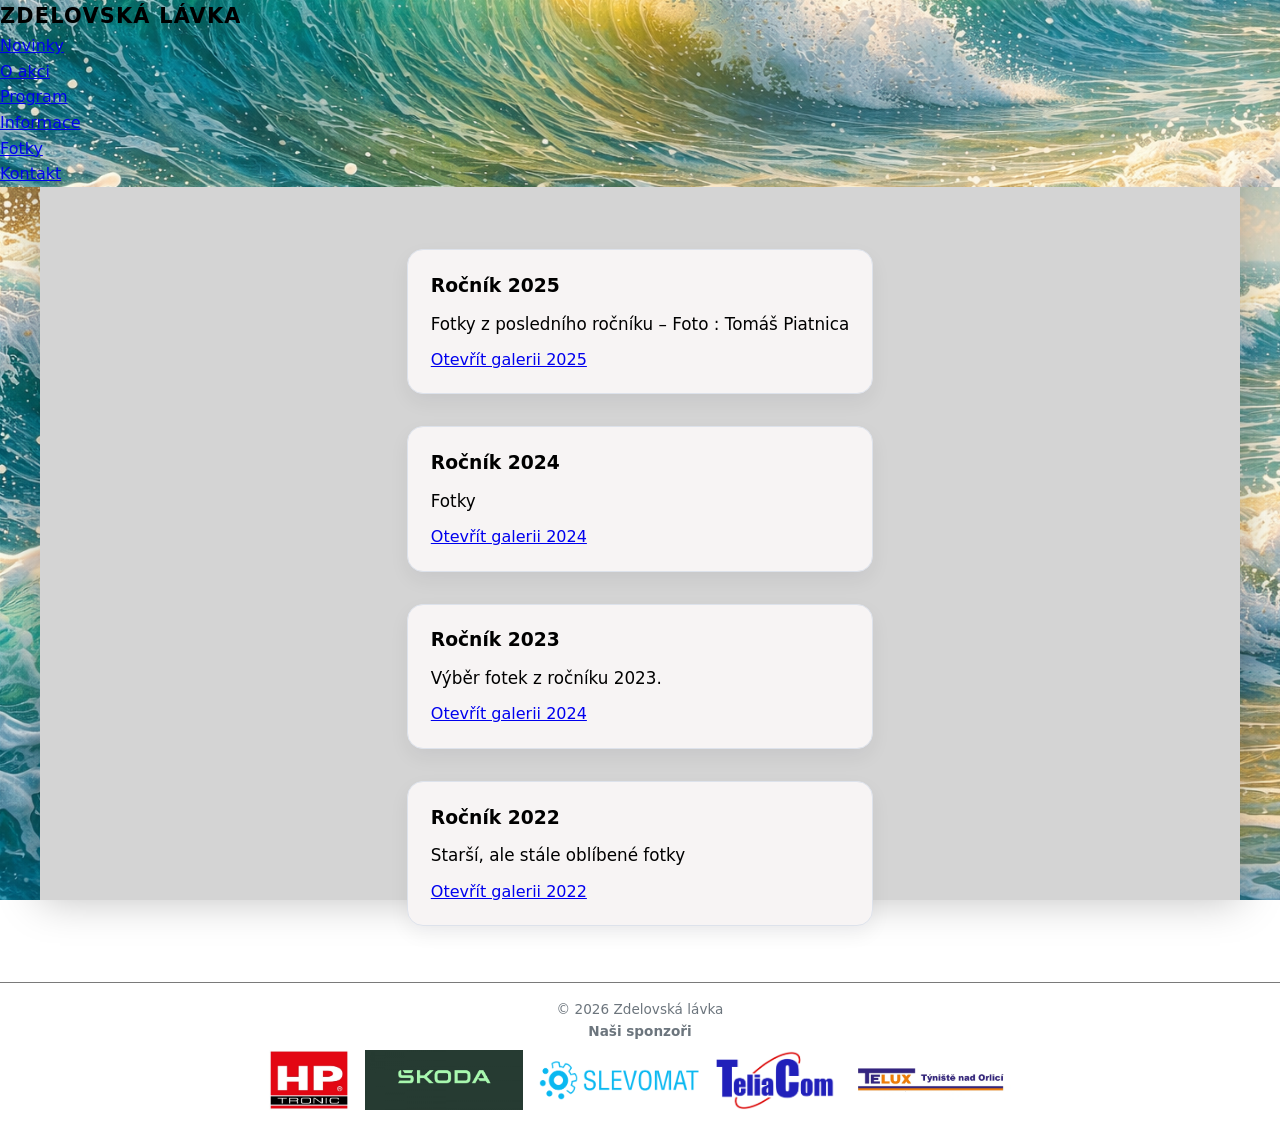
==== fotky.html @ d0135f6f "initial commit" ====
<!DOCTYPE html>
<html lang="cs">
<head>
  <meta charset="UTF-8">
  <title>Fotky – Zdelovská lávka</title>
  <meta name="viewport" content="width=device-width, initial-scale=1">
  <meta name="description" content="Fotky z minulých ročníků Zdelovské lávky.">
  <link rel="stylesheet" href="css/style.css">
</head>
<body>

<header>
  <div class="nav-centered">
    <div class="logo">Zdelovská lávka</div>
    <nav aria-label="Hlavní navigace">
      <ul class="nav-menu">
    <li><a href="index.html" >Novinky</a></li>
        <li><a href="o-akci.html">O akci</a></li>
        <li><a href="program.html">Program</a></li>
        <li><a href="informace.html">Informace</a></li>
        <li><a href="fotky.html"class="active">Fotky</a></li>
        <li><a href="kontakt.html">Kontakt</a></li>
      </ul>
    </nav>
  </div>
</header>

<main>
  <section>
    <h1>Fotky z minulých ročníků</h1>
   
    <div class="year-grid">
           <article class="card year-item">
        <h3>Ročník 2025</h3>
        <p>Fotky z posledního ročníku – Foto : Tomáš Piatnica</p>
        <a href="https://www.rajce.idnes.cz/gabcaticha/album/zdelovska-lavka-2025-foto-t-piatnica?" class="btn-primary" target="_blank" rel="noopener">
          Otevřít galerii 2025
        </a>
      </article>
      <article class="card year-item">
        <h3>Ročník 2024</h3>
        <p>Fotky </p>
       <a href="https://www.rajce.idnes.cz/gabcaticha/album/zdelovska-lavka-2025-foto-t-piatnica?" class="btn-primary" target="_blank" rel="noopener">
  Otevřít galerii 2024
</a>

      </article>

      <article class="card year-item">
        <h3>Ročník 2023</h3>
        <p>Výběr fotek z ročníku 2023. </p>
        <a href="https://www.rajce.idnes.cz/gabcaticha/album/zdelovska-lavka-2025-foto-t-piatnica?" class="btn-primary" target="_blank" rel="noopener">
  Otevřít galerii 2024
</a>
      </article>

      <article class="card year-item">
        <h3>Ročník 2022</h3>
        <p>Starší, ale stále oblíbené fotky </p>
        <a href="SEM_VLOŽ_ODKAZ_NA_RAJCE_2022" class="btn-primary" target="_blank" rel="noopener">
          Otevřít galerii 2022
        </a>
      </article>

      <!-- zde přidám další ročníky další ročníky -->
    </div>
  </section>
</main>

<!-- 🔽 PATIČKA STRÁNKY -->
<footer>
  <div class="footer-inner">

    <!-- Copyright text -->
    <div class="footer-info">
      © <span id="year"></span> Zdelovská lávka
    </div>

    <!-- Sekce sponzorů -->
    <div class="sponsors">
      <h4>Naši sponzoři</h4>

      <!-- Obrázky/loga sponzorů -->
      <div class="sponsor-logos">
        <img src="sponsors/hptronic.jpg" alt="Sponzor 1" />
        <img src="sponsors/skodaauto.jpg" alt="Sponzor 2" />
        <img src="sponsors/slevomat.png" alt="Sponzor 3" />
        <img src="sponsors/teliacom.png" alt="Sponzor 4" />
        <img src="sponsors/telux_banner3.webp" alt="Sponzor 5" />
        <!-- 🧩 další loga podle potřeby -->
      </div>
    </div>

  </div>
</footer>

<script>
  const yearEl = document.getElementById('year');
  if (yearEl) {
    yearEl.textContent = new Date().getFullYear();
  }

  let lastScrollY = window.scrollY;
  window.addEventListener("scroll", () => {
    const header = document.querySelector("header");
    if (!header) return;

    if (window.scrollY > lastScrollY) {
      header.classList.add("hide");
    } else {
      header.classList.remove("hide");
    }
    lastScrollY = window.scrollY;
  });
</script>

</body>
</html>
---- css/style.css ----
:root {
  --primary: #000;
  --primary-dark: #000;
  --accent: #ffc857;
  --bg: #fff;
  --text: #000;
}

* {
  box-sizing: border-box;
  margin: 0;
  padding: 0;
}

html, body {
  height: 100%;
  scroll-behavior: smooth;
}

body {
  display: flex;
  flex-direction: column;
  font-family: system-ui, sans-serif;
  color: var(--text);
  line-height: 1.6;
  background-color: var(--bg);
  background-image: url("../fotky/header\ vlny.png");
  background-size: cover;
  background-position: center;
  background-repeat: no-repeat;
  background-attachment: fixed;
  position: relative;
}

body::before {
  content: "";
  position: fixed;
  top: 0;
  bottom: 0;
  left: 50%;
  transform: translateX(-50%);
  width: 1200px;
  background: rgb(212, 212, 212);
  box-shadow: 0 0 40px rgba(0, 0, 0, 0.25);
  z-index: 0;
  pointer-events: none;
}

/* === NAVIGACE === */
header {
  background-image: url("../fotky/header\ vlny.png");
  background-size: cover;
  background-position: center;
  background-repeat: no-repeat;
  position: relative;
  z-index: 100;
  color: white; /* pokud chceš světlý text */
}


.nav-bar {
  display: flex;
  justify-content: space-between;
  align-items: center;
  padding: 1rem 2rem;
  max-width: 1100px;
  margin: 0 auto;
  position: relative;
}

.logo {
  font-weight: 800;
  font-size: 1.3rem;
  text-transform: uppercase;
  letter-spacing: 0.06em;
  color: var(--primary-dark);
}

.nav-links {
  display: flex;
  gap: 1.5rem;
  list-style: none;
}

.nav-links a {
  text-decoration: none;
  color: var(--primary-dark);
  font-weight: 500;
  position: relative;
}

.nav-links a::after {
  content: "";
  position: absolute;
  bottom: -2px;
  left: 0;
  height: 2px;
  width: 100%;
  background-color: #ffffff;
  transform: scaleX(0);
  transform-origin: right;
  transition: transform 0.25s ease;
}

.nav-links a:hover::after,
.nav-links a.active::after {
  transform: scaleX(1);
  transform-origin: left;
}

.nav-links a:hover,
.nav-links a.active {
  color: #444;
}

.burger {
  display: none;
  flex-direction: column;
  gap: 5px;
  cursor: pointer;
}

.burger span {
  width: 25px;
  height: 3px;
  background: #000;
  border-radius: 2px;
}

/* === HLAVNÍ OBSAH === */
main {
  max-width: 1100px;
  margin: 0 auto;
  padding: 1.5rem;
  flex: 1;
}

.news-header h1 {
  font-size: 2rem;
  color: var(--primary-dark);
  margin-bottom: 0.5rem;
}

.news-header p {
  font-size: 1rem;
  opacity: 0.9;
}

.news-grid {
  display: flex;
  flex-direction: column;
  gap: 2rem;
}


/* === KARTY === */
.card { 
  position: relative;
  z-index: 1; /* 👈 důležité */
  background: rgb(247, 244, 244);
  border-radius: 1rem;
  padding: 1.3rem 1.4rem;
  box-shadow: 0 8px 20px rgba(15, 23, 42, 0.06);
  border: 1px solid #dde2eb;
  display: flex;
  flex-direction: column;
  gap: 0.6rem;
  margin-bottom: 2rem;


}

.card h2 {
  font-size: 1.4rem;
}

.card p {
  font-size: 1.05rem;
}

.news-card-top {
  display: flex;
  justify-content: space-between;
  font-size: 0.85rem;
}

.news-tag {
  padding: 0.2rem 0.6rem;
  border-radius: 999px;
  font-size: 0.75rem;
  font-weight: bold;
}

.news-tag.accent {
  background: #ffe3e3;
  color: #c92a2a;
}

.news-tag.secondary {
  background: #fff3bf;
  color: #e67700;
}

.news-tag.default {
  background: #e7f5ff;
  color: #0b7285;
}

.news-link {
  margin-top: auto;
  font-weight: bold;
  color: var(--primary-dark);
  text-decoration: none;
}

.news-link:hover {
  text-decoration: underline;
  color: var(--accent);
}

/* === SPONZOŘI === */
footer {
  background: rgb(255, 255, 255);
  border-top: 1px solid #7a7a7a;
  margin-top: auto;
  padding: 1rem;  
  text-align: center;
  font-size: 0.85rem;
  color: #6c757d;
  position: relative; /* přidáno */
  z-index: 1;         /* přidáno */
}


.sponsor-logos {
  display: flex;
  flex-wrap: wrap;
  gap: 1rem;
  justify-content: center;
  align-items: center;
  margin-top: 0.5rem;
}

.sponsor-logos img {
  max-height: 60px;
  object-fit: contain;
}

/* === RESPONSIVITA === */
@media (max-width: 768px) {
  .nav-links {
    display: none;
    flex-direction: column;
    background: white;
    position: absolute;
    right: 2rem;
    top: 100%;
    padding: 1rem;
    box-shadow: 0 8px 20px rgba(0,0,0,0.1);
  }

  .nav-links.show {
    display: flex;
  }

  .burger {
    display: flex;
  }

  .sponsor-logos img {
    max-height: 45px;
  }
}

@media (max-width: 500px) {
  .nav-bar {
    padding: 1rem;
  }

  .news-header h1 {
    font-size: 1.6rem;
  }

  .news-header p {
    font-size: 0.9rem;
  }
}

.sponsor-logos {
  display: flex;
  flex-wrap: wrap;
  gap: 1rem;
  justify-content: center;
  align-items: center;
  margin-top: 0.5rem;
}

.sponsor-logos img {
  display: block;
  max-width: 160px;
  max-height: 60px;
  width: auto;
  height: auto;
  object-fit: contain;
}
.news-thumb {
  width: 100%;
  height: 300px;
  object-fit: cover;
  border-radius: 0.75rem;
  margin-bottom: 0.6rem;
  display: block;
}
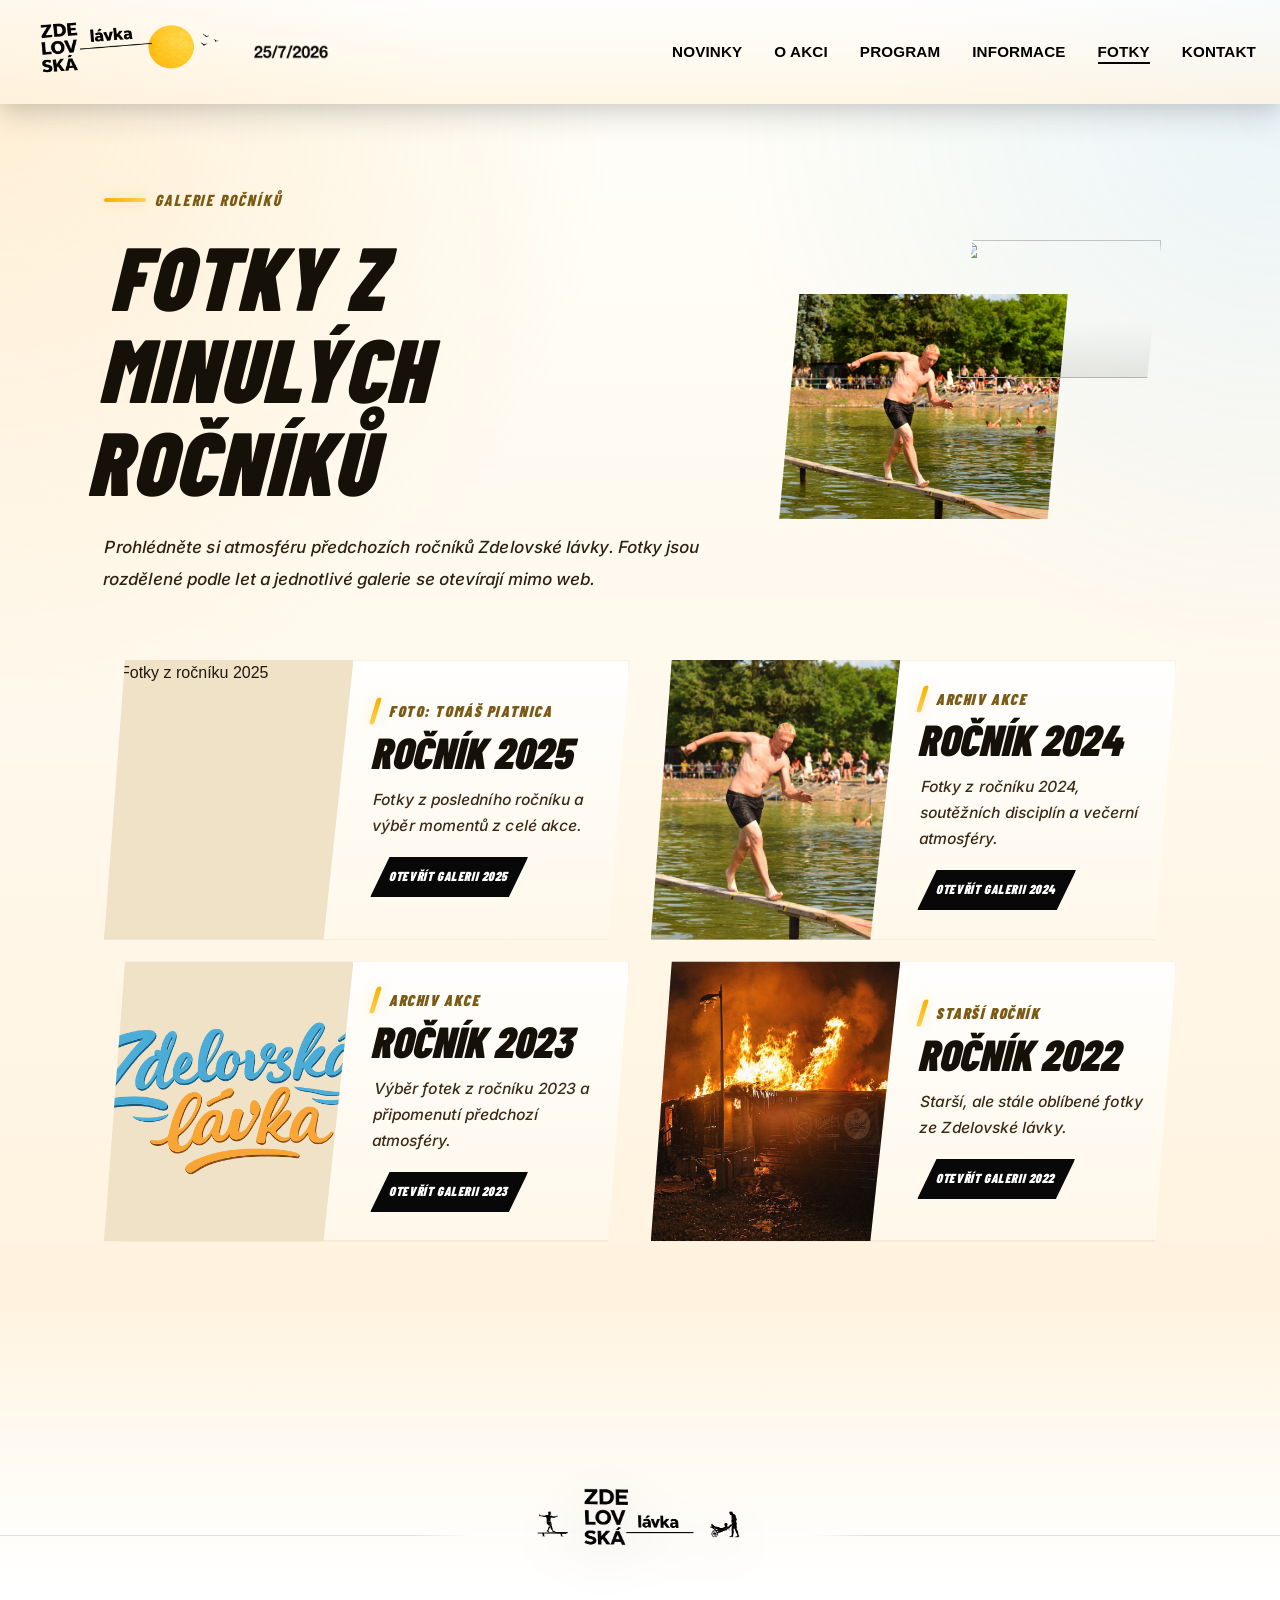
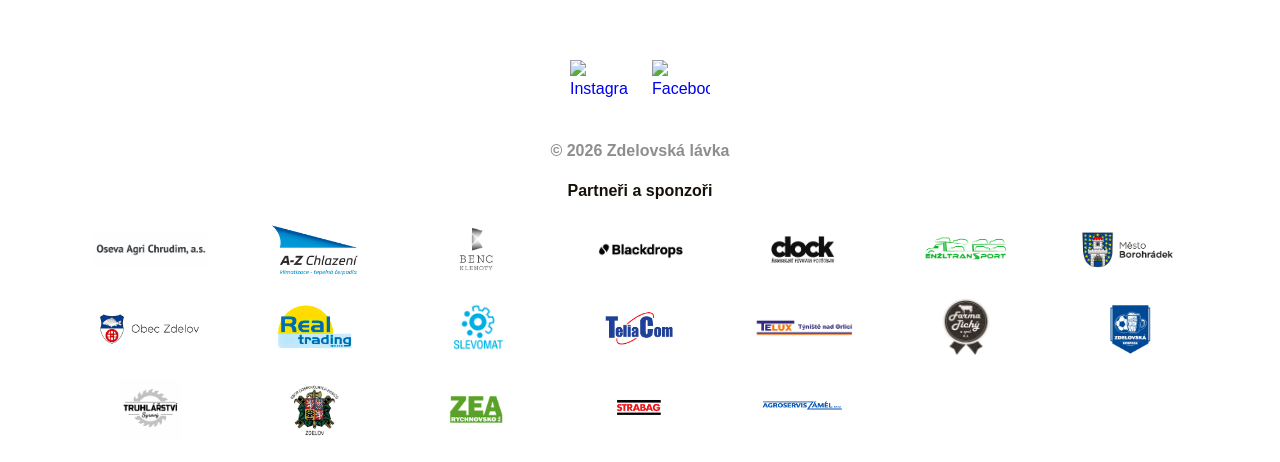
==== commit daa6a302: "skoro finalní upravy" ====
--- a/fotky.html
+++ b/fotky.html
@@ -1,118 +1,643 @@
 <!DOCTYPE html>
 <html lang="cs">
 <head>
-  <meta charset="UTF-8">
-  <title>Fotky – Zdelovská lávka</title>
-  <meta name="viewport" content="width=device-width, initial-scale=1">
-  <meta name="description" content="Fotky z minulých ročníků Zdelovské lávky.">
-  <link rel="stylesheet" href="css/style.css">
+  <meta charset="UTF-8" />
+  <meta name="viewport" content="width=device-width, initial-scale=1" />
+  <meta name="description" content="Fotky z minulých ročníků akce Zdelovská lávka 2026." />
+  <meta name="theme-color" content="#ffffff" />
+  <title>Fotky | Zdelovská lávka 2026</title>
+
+  <link rel="preload" as="image" href="fotky/banner header.png" />
+  <link rel="preload" as="font" type="font/woff2" href="fonts/Montserrat-Regular.woff2" crossorigin />
+  <link rel="preload" as="font" type="font/woff2" href="fonts/Montserrat-SemiBold.woff2" crossorigin />
+  <link rel="preload" as="font" type="font/woff2" href="fonts/Montserrat-Bold.woff2" crossorigin />
+
+  <link rel="preconnect" href="https://fonts.googleapis.com" />
+  <link rel="preconnect" href="https://fonts.gstatic.com" crossorigin />
+  <link href="https://fonts.googleapis.com/css2?family=Barlow+Condensed:ital,wght@0,600;0,700;0,800;0,900;1,600;1,700;1,800;1,900&family=Inter:ital,wght@0,400;0,500;0,600;0,700;1,400;1,500;1,600;1,700&display=swap" rel="stylesheet" />
+
+  <link rel="stylesheet" href="css/style.css" />
+  <link rel="icon" type="image/png" href="fotky/favicon.png" />
+
+  <style>
+    :root {
+      --font-text: "Inter", "Montserrat", Arial, sans-serif;
+    }
+
+    .subpage-main {
+      background:
+        radial-gradient(circle at top left, rgba(255, 190, 92, 0.22), transparent 35%),
+        radial-gradient(circle at top right, rgba(88, 184, 255, 0.12), transparent 32%),
+        linear-gradient(180deg, #fffef8 0%, #fff8ec 52%, #fff3df 100%);
+      padding: 5rem 0 4rem;
+    }
+
+    .photos-page {
+      width: min(100%, 1120px);
+      margin: 0 auto;
+      padding: 0 1.5rem;
+    }
+
+    .photos-hero {
+      display: grid;
+      grid-template-columns: minmax(0, 0.95fr) minmax(280px, 0.65fr);
+      gap: 2.5rem;
+      align-items: center;
+      margin-bottom: 4rem;
+    }
+
+    .photos-kicker {
+      display: inline-flex;
+      align-items: center;
+      gap: 0.6rem;
+      margin-bottom: 1rem;
+      font-family: var(--font-sport);
+      font-size: 1rem;
+      font-weight: 800;
+      font-style: italic;
+      letter-spacing: 0.12em;
+      text-transform: uppercase;
+      color: #7a5a14;
+      transform: skewX(-7deg);
+    }
+
+    .photos-kicker::before {
+      content: "";
+      width: 42px;
+      height: 4px;
+      border-radius: 999px;
+      background: linear-gradient(90deg, var(--yellow), #ffcf53);
+      box-shadow: 0 0 14px rgba(245, 176, 0, 0.28);
+    }
+
+    .photos-page h1 {
+      max-width: 760px;
+      margin: 0 0 1.65rem;
+      font-family: var(--font-sport);
+      font-size: clamp(3rem, 7vw, 6.15rem);
+      line-height: 1.03;
+      font-weight: 900;
+      font-style: italic;
+      text-transform: uppercase;
+      letter-spacing: 0.015em;
+      color: var(--ink);
+      transform: skewX(-7deg);
+      transform-origin: left center;
+    }
+
+    .photos-lead {
+      max-width: 690px;
+      color: #2d2112;
+      font-family: var(--font-text);
+      font-size: 1.05rem;
+      line-height: 1.9;
+      font-weight: 500;
+      font-style: italic;
+      letter-spacing: 0.005em;
+      transform: skewX(-2.5deg);
+      transform-origin: left center;
+    }
+
+    .photos-visual {
+      position: relative;
+      min-height: 300px;
+      justify-self: center;
+      width: min(100%, 390px);
+    }
+
+    .photo-stack {
+      position: absolute;
+      overflow: hidden;
+      background: transparent;
+      box-shadow:
+        0 18px 36px rgba(82, 56, 14, 0.16),
+        inset 0 0 0 1px rgba(255, 255, 255, 0.22);
+      clip-path: polygon(7% 0, 100% 0, 93% 100%, 0 100%);
+    }
+
+    .photo-stack img {
+      width: 100%;
+      height: 100%;
+      object-fit: cover;
+      filter: saturate(1.04) contrast(1.03);
+    }
+
+    .photo-stack-main {
+      left: 2%;
+      top: 18%;
+      width: 74%;
+      height: 225px;
+      z-index: 3;
+    }
+
+    .photo-stack-top {
+      right: 0;
+      top: 0;
+      width: 52%;
+      height: 138px;
+      z-index: 4;
+    }
+
+    .photo-stack::after {
+      content: "";
+      position: absolute;
+      inset: 0;
+      background: linear-gradient(180deg, transparent 58%, rgba(0, 0, 0, 0.08));
+      pointer-events: none;
+    }
+
+    .year-grid {
+      display: grid;
+      grid-template-columns: repeat(2, minmax(0, 1fr));
+      gap: 1.35rem;
+    }
+
+    .year-card {
+      position: relative;
+      display: grid;
+      grid-template-columns: minmax(210px, 0.95fr) minmax(0, 1.05fr);
+      min-height: 280px;
+      background: linear-gradient(180deg, rgba(255, 255, 255, 0.92), rgba(255, 248, 235, 0.86));
+      box-shadow:
+        inset 0 0 0 1px rgba(120, 84, 21, 0.08),
+        0 16px 32px rgba(82, 56, 14, 0.1);
+      clip-path: polygon(4% 0, 100% 0, 96% 100%, 0 100%);
+      overflow: hidden;
+    }
+
+    .year-photo {
+      min-height: 280px;
+      background: #efe2c7;
+      clip-path: polygon(0 0, 100% 0, 88% 100%, 0 100%);
+      overflow: hidden;
+    }
+
+    .year-photo img {
+      width: 100%;
+      height: 100%;
+      object-fit: cover;
+      opacity: 0.96;
+      transition: transform 0.4s ease, opacity 0.4s ease;
+    }
+
+    .year-card:hover .year-photo img,
+    .year-card:focus-within .year-photo img {
+      transform: scale(1.04);
+      opacity: 1;
+    }
+
+    .year-content {
+      display: flex;
+      flex-direction: column;
+      justify-content: center;
+      padding: 1.75rem 1.8rem 1.75rem 1.25rem;
+    }
+
+    .year-meta {
+      position: relative;
+      margin: 0 0 0.65rem;
+      padding-left: 1.05rem;
+      color: #7a5a14;
+      font-family: var(--font-sport);
+      font-size: 0.98rem;
+      line-height: 1.1;
+      font-weight: 900;
+      font-style: italic;
+      letter-spacing: 0.1em;
+      text-transform: uppercase;
+      transform: skewX(-7deg);
+      transform-origin: left center;
+    }
+
+    .year-meta::before {
+      content: "";
+      position: absolute;
+      left: 0;
+      top: 50%;
+      width: 5px;
+      height: 27px;
+      border-radius: 999px;
+      background: linear-gradient(180deg, var(--yellow), #ffcf53);
+      transform: translateY(-50%) skewX(-10deg);
+      box-shadow: 0 0 14px rgba(245, 176, 0, 0.24);
+    }
+
+    .year-card h2 {
+      margin: 0 0 0.85rem;
+      font-family: var(--font-sport);
+      font-size: clamp(2rem, 3.4vw, 3rem);
+      line-height: 1;
+      font-weight: 900;
+      font-style: italic;
+      text-transform: uppercase;
+      color: var(--ink);
+      transform: skewX(-7deg);
+      transform-origin: left center;
+    }
+
+    .year-card p:not(.year-meta) {
+      margin: 0 0 1.15rem;
+      color: #3a2a16;
+      font-family: var(--font-text);
+      font-size: 0.96rem;
+      line-height: 1.68;
+      font-weight: 500;
+      font-style: italic;
+      letter-spacing: 0.005em;
+      transform: skewX(-2.5deg);
+      transform-origin: left center;
+    }
+
+    .gallery-button {
+      align-self: flex-start;
+      display: inline-flex;
+      align-items: center;
+      justify-content: center;
+      min-height: 40px;
+      max-width: 100%;
+      padding: 0.66rem 1.05rem;
+      background: #080808;
+      color: #fff;
+      text-decoration: none;
+      font-family: var(--font-sport);
+      font-size: clamp(0.82rem, 1vw, 0.94rem);
+      line-height: 1;
+      font-weight: 900;
+      font-style: italic;
+      text-transform: uppercase;
+      letter-spacing: 0.045em;
+      white-space: nowrap;
+      transform: skewX(-8deg);
+      clip-path: polygon(9% 0, 100% 0, 91% 100%, 0 100%);
+      transition: background-color 0.25s ease, color 0.25s ease, box-shadow 0.25s ease;
+    }
+
+    .gallery-button:hover,
+    .gallery-button:focus-visible {
+      background: var(--yellow);
+      color: var(--ink);
+      box-shadow: 0 12px 24px rgba(245, 176, 0, 0.24);
+    }
+
+    .gallery-button:focus-visible {
+      outline: 2px solid var(--ink);
+      outline-offset: 4px;
+    }
+
+    @media (max-width: 1050px) {
+      .year-grid {
+        grid-template-columns: 1fr;
+      }
+
+      .year-card {
+        grid-template-columns: minmax(230px, 0.78fr) minmax(0, 1.22fr);
+      }
+    }
+
+    @media (max-width: 900px) {
+      .photos-hero {
+        grid-template-columns: 1fr;
+        text-align: center;
+      }
+
+      .photos-page h1,
+      .photos-kicker {
+        transform-origin: center;
+      }
+
+      .photos-lead {
+        margin: 0 auto;
+        transform-origin: center;
+      }
+
+      .photos-visual {
+        min-height: 265px;
+      }
+    }
+
+    @media (max-width: 768px) {
+      .subpage-main {
+        padding: 3.2rem 0 3rem;
+      }
+
+      .photos-page {
+        padding: 0 1rem;
+      }
+
+      .photos-hero {
+        gap: 1.7rem;
+        margin-bottom: 2.8rem;
+      }
+
+      .photos-page h1 {
+        font-size: clamp(2.7rem, 15vw, 4.45rem);
+        line-height: 1.04;
+      }
+
+      .photos-lead {
+        font-size: 0.98rem;
+        line-height: 1.82;
+      }
+
+      .photos-visual {
+        width: min(100%, 330px);
+        min-height: 230px;
+      }
+
+      .photo-stack-main {
+        height: 188px;
+      }
+
+      .photo-stack-top {
+        height: 116px;
+      }
+
+      .year-card {
+        grid-template-columns: 1fr;
+        min-height: auto;
+        clip-path: polygon(5% 0, 100% 0, 95% 100%, 0 100%);
+      }
+
+      .year-photo {
+        min-height: 210px;
+        aspect-ratio: 16 / 9;
+        clip-path: polygon(5% 0, 100% 0, 95% 100%, 0 100%);
+      }
+
+      .year-content {
+        padding: 1.65rem 1.45rem 1.8rem;
+        align-items: center;
+        text-align: center;
+      }
+
+      .year-meta,
+      .year-card h2,
+      .year-card p:not(.year-meta) {
+        transform-origin: center;
+      }
+
+      .gallery-button {
+        align-self: center;
+      }
+    }
+
+    @media (max-width: 420px) {
+      .photos-visual {
+        display: none;
+      }
+
+      .year-photo {
+        min-height: 185px;
+      }
+
+      .year-content {
+        padding: 1.55rem 1.25rem 1.75rem;
+      }
+
+      .gallery-button {
+        font-size: 0.82rem;
+        padding: 0.64rem 0.92rem;
+      }
+    }
+  </style>
 </head>
+
 <body>
-
-<header>
-  <div class="nav-centered">
-    <div class="logo">Zdelovská lávka</div>
-    <nav aria-label="Hlavní navigace">
-      <ul class="nav-menu">
-    <li><a href="index.html" >Novinky</a></li>
-        <li><a href="o-akci.html">O akci</a></li>
-        <li><a href="program.html">Program</a></li>
-        <li><a href="informace.html">Informace</a></li>
-        <li><a href="fotky.html"class="active">Fotky</a></li>
-        <li><a href="kontakt.html">Kontakt</a></li>
-      </ul>
-    </nav>
-  </div>
-</header>
-
-<main>
-  <section>
-    <h1>Fotky z minulých ročníků</h1>
-   
-    <div class="year-grid">
-           <article class="card year-item">
-        <h3>Ročník 2025</h3>
-        <p>Fotky z posledního ročníku – Foto : Tomáš Piatnica</p>
-        <a href="https://www.rajce.idnes.cz/gabcaticha/album/zdelovska-lavka-2025-foto-t-piatnica?" class="btn-primary" target="_blank" rel="noopener">
-          Otevřít galerii 2025
+  <header>
+    <div class="nav-bar">
+      <div class="nav-left">
+        <a href="index.html" class="logo" aria-label="Zdelovská lávka - hlavní stránka">
+          <img src="fotky/banner header.png" alt="Zdelovská lávka logo" />
         </a>
-      </article>
-      <article class="card year-item">
-        <h3>Ročník 2024</h3>
-        <p>Fotky </p>
-       <a href="https://www.rajce.idnes.cz/gabcaticha/album/zdelovska-lavka-2025-foto-t-piatnica?" class="btn-primary" target="_blank" rel="noopener">
-  Otevřít galerii 2024
-</a>
-
-      </article>
-
-      <article class="card year-item">
-        <h3>Ročník 2023</h3>
-        <p>Výběr fotek z ročníku 2023. </p>
-        <a href="https://www.rajce.idnes.cz/gabcaticha/album/zdelovska-lavka-2025-foto-t-piatnica?" class="btn-primary" target="_blank" rel="noopener">
-  Otevřít galerii 2024
-</a>
-      </article>
-
-      <article class="card year-item">
-        <h3>Ročník 2022</h3>
-        <p>Starší, ale stále oblíbené fotky </p>
-        <a href="SEM_VLOŽ_ODKAZ_NA_RAJCE_2022" class="btn-primary" target="_blank" rel="noopener">
-          Otevřít galerii 2022
+
+        <a href="program.html" class="event-date" aria-label="Přejít na program akce">
+          <img src="fotky/png text banner.png" alt="Datum akce 25/7/2026" />
         </a>
-      </article>
-
-      <!-- zde přidám další ročníky další ročníky -->
+      </div>
+
+      <nav aria-label="Hlavní navigace">
+        <ul class="nav-links" id="navLinks">
+          <li class="nav-mobile-brand">
+            <a href="index.html" aria-label="Zdelovská lávka - hlavní stránka">
+              <img src="fotky/banner header.png" alt="Zdelovská lávka logo" />
+            </a>
+          </li>
+
+          <li><a href="index.html">Novinky</a></li>
+          <li><a href="o-akci.html">O akci</a></li>
+          <li><a href="program.html">Program</a></li>
+          <li><a href="informace.html">Informace</a></li>
+          <li><a href="fotky.html" class="active" aria-current="page">Fotky</a></li>
+          <li><a href="kontakt.html">Kontakt</a></li>
+
+          <li class="nav-mobile-socials" aria-label="Sociální sítě">
+            <a href="https://www.instagram.com/zdelovskalavka/" target="_blank" rel="noopener noreferrer" aria-label="Instagram Zdelovské lávky">
+              <img src="fotky/instagram.png" alt="Instagram" />
+            </a>
+
+            <span class="nav-social-handle">@Zdelovská lávka</span>
+
+            <a href="https://www.facebook.com/events/1381706463970757" target="_blank" rel="noopener noreferrer" aria-label="Facebook Zdelovské lávky">
+              <img src="fotky/facebook.png" alt="Facebook" />
+            </a>
+          </li>
+        </ul>
+      </nav>
+
+      <button type="button" class="burger" id="burger" aria-label="Otevřít menu" aria-controls="navLinks" aria-expanded="false">
+        <span aria-hidden="true"></span>
+        <span aria-hidden="true"></span>
+        <span aria-hidden="true"></span>
+      </button>
     </div>
+
+    <div class="nav-backdrop" id="navBackdrop" hidden></div>
+  </header>
+
+  <main class="subpage-main">
+    <div class="photos-page">
+      <section class="photos-hero" aria-labelledby="photos-heading">
+        <div>
+          <p class="photos-kicker">Galerie ročníků</p>
+          <h1 id="photos-heading">Fotky z minulých ročníků</h1>
+          <p class="photos-lead">
+            Prohlédněte si atmosféru předchozích ročníků Zdelovské lávky. Fotky jsou rozdělené podle let a jednotlivé galerie se otevírají mimo web.
+          </p>
+        </div>
+
+        <div class="photos-visual" aria-hidden="true">
+          <div class="photo-stack photo-stack-main">
+            <img src="fotky/DSC_6867.jpg" alt="" loading="lazy" />
+          </div>
+
+          <div class="photo-stack photo-stack-top">
+            <img src="fotky/DSC_6957.png" alt="" loading="lazy" />
+          </div>
+        </div>
+      </section>
+
+      <section aria-label="Galerie podle ročníků">
+        <div class="year-grid">
+          <article class="year-card">
+            <div class="year-photo">
+              <img src="fotky/DSC_6957.png" alt="Fotky z ročníku 2025" loading="lazy" />
+            </div>
+
+            <div class="year-content">
+              <p class="year-meta">Foto: Tomáš Piatnica</p>
+              <h2>Ročník 2025</h2>
+              <p>Fotky z posledního ročníku a výběr momentů z celé akce.</p>
+              <a href="https://www.rajce.idnes.cz/gabcaticha/album/zdelovska-lavka-2025-foto-t-piatnica?" class="gallery-button" target="_blank" rel="noopener noreferrer">
+                Otevřít galerii 2025
+              </a>
+            </div>
+          </article>
+
+          <article class="year-card">
+            <div class="year-photo">
+              <img src="fotky/DSC_6867.jpg" alt="Fotky z ročníku 2024" loading="lazy" />
+            </div>
+
+            <div class="year-content">
+              <p class="year-meta">Archiv akce</p>
+              <h2>Ročník 2024</h2>
+              <p>Fotky z ročníku 2024, soutěžních disciplín a večerní atmosféry.</p>
+              <a href="https://www.rajce.idnes.cz/gabcaticha/album/zdelovska-lavka-2025-foto-t-piatnica?" class="gallery-button" target="_blank" rel="noopener noreferrer">
+                Otevřít galerii 2024
+              </a>
+            </div>
+          </article>
+
+          <article class="year-card">
+            <div class="year-photo">
+              <img src="fotky/zdelovskalavka.png" alt="Fotky z ročníku 2023" loading="lazy" />
+            </div>
+
+            <div class="year-content">
+              <p class="year-meta">Archiv akce</p>
+              <h2>Ročník 2023</h2>
+              <p>Výběr fotek z ročníku 2023 a připomenutí předchozí atmosféry.</p>
+              <a href="https://www.rajce.idnes.cz/gabcaticha/album/zdelovska-lavka-2025-foto-t-piatnica?" class="gallery-button" target="_blank" rel="noopener noreferrer">
+                Otevřít galerii 2023
+              </a>
+            </div>
+          </article>
+
+          <article class="year-card">
+            <div class="year-photo">
+              <img src="fotky/pozarkoupaliste.png" alt="Fotky z ročníku 2022" loading="lazy" />
+            </div>
+
+            <div class="year-content">
+              <p class="year-meta">Starší ročník</p>
+              <h2>Ročník 2022</h2>
+              <p>Starší, ale stále oblíbené fotky ze Zdelovské lávky.</p>
+              <a href="SEM_VLOŽ_ODKAZ_NA_RAJCE_2022" class="gallery-button" target="_blank" rel="noopener noreferrer">
+                Otevřít galerii 2022
+              </a>
+            </div>
+          </article>
+        </div>
+      </section>
+    </div>
+  </main>
+
+  <section class="section-divider" aria-label="Oddělovač obsahu a sponzorů">
+    <img src="fotky/zdelovskalavkadole.png" alt="Zdelovská lávka" loading="lazy" />
   </section>
-</main>
-
-<!-- 🔽 PATIČKA STRÁNKY -->
-<footer>
-  <div class="footer-inner">
-
-    <!-- Copyright text -->
-    <div class="footer-info">
-      © <span id="year"></span> Zdelovská lávka
-    </div>
-
-    <!-- Sekce sponzorů -->
-    <div class="sponsors">
-      <h4>Naši sponzoři</h4>
-
-      <!-- Obrázky/loga sponzorů -->
-      <div class="sponsor-logos">
-        <img src="sponsors/hptronic.jpg" alt="Sponzor 1" />
-        <img src="sponsors/skodaauto.jpg" alt="Sponzor 2" />
-        <img src="sponsors/slevomat.png" alt="Sponzor 3" />
-        <img src="sponsors/teliacom.png" alt="Sponzor 4" />
-        <img src="sponsors/telux_banner3.webp" alt="Sponzor 5" />
-        <!-- 🧩 další loga podle potřeby -->
+
+  <footer>
+    <div class="footer-inner">
+      <div class="footer-socials" aria-label="Sociální sítě">
+        <a href="https://www.instagram.com/zdelovskalavka/" target="_blank" rel="noopener noreferrer" aria-label="Instagram Zdelovské lávky">
+          <img src="fotky/instagram.png" alt="Instagram" loading="lazy" />
+        </a>
+
+        <a href="https://www.facebook.com/events/1381706463970757" target="_blank" rel="noopener noreferrer" aria-label="Facebook Zdelovské lávky">
+          <img src="fotky/facebook.png" alt="Facebook" loading="lazy" />
+        </a>
+      </div>
+
+      <p>&copy; <span id="year"></span> Zdelovská lávka</p>
+
+      <div class="sponsors-section">
+        <h3>Partneři a sponzoři</h3>
+        <div class="sponsor-logos">
+          <img src="fotky/sponzori/osevaagri.png" alt="Oseva Agri" loading="lazy" />
+          <img src="fotky/sponzori/a-zchlazeni.png" alt="A-Z Chlazení" loading="lazy" />
+          <img src="fotky/sponzori/bencklenoty.png" alt="Benck Lenoty" loading="lazy" />
+          <img src="fotky/sponzori/blackdrops.png" alt="Black Drops" loading="lazy" />
+          <img src="fotky/sponzori/clock.png" alt="Clock" loading="lazy" />
+          <img src="fotky/sponzori/enzltransport.png" alt="Enzl Transport" loading="lazy" />
+          <img src="fotky/sponzori/mestoborohradek.png" alt="Město Borohrádek" loading="lazy" />
+          <img src="fotky/sponzori/obeczdelov.png" alt="Obec Zdelov" loading="lazy" />
+          <img src="fotky/sponzori/realtrading.png" alt="Real Trading" loading="lazy" />
+          <img src="fotky/sponzori/slevomat.png" alt="Slevomat" loading="lazy" />
+          <img src="fotky/sponzori/teliacom.png" alt="TeliaCom" loading="lazy" />
+          <img src="fotky/sponzori/telux.png" alt="Telux" loading="lazy" />
+          <img src="fotky/sponzori/Farmatichy.png" alt="Farma Tichý" loading="lazy" />
+          <img src="fotky/sponzori/zdelovskahospoda.png" alt="Zdelovská hospoda" loading="lazy" />
+          <img src="fotky/sponzori/truhlarstvi.png" alt="Truhlářství Syrový" loading="lazy" />
+          <img src="fotky/sponzori/sdhzdelov.jpg" alt="SDH Zdelov" loading="lazy" />
+          <img src="fotky/sponzori/zea.png" alt="ZEA" loading="lazy" />
+          <img src="fotky/sponzori/Strabag.png" alt="Strabag" loading="lazy" />
+          <img src="fotky/sponzori/Agroserviszamel.png" alt="Agroserviszamel" loading="lazy" />
+        </div>
       </div>
     </div>
-
-  </div>
-</footer>
-
-<script>
-  const yearEl = document.getElementById('year');
-  if (yearEl) {
-    yearEl.textContent = new Date().getFullYear();
-  }
-
-  let lastScrollY = window.scrollY;
-  window.addEventListener("scroll", () => {
-    const header = document.querySelector("header");
-    if (!header) return;
-
-    if (window.scrollY > lastScrollY) {
-      header.classList.add("hide");
-    } else {
-      header.classList.remove("hide");
-    }
-    lastScrollY = window.scrollY;
-  });
-</script>
-
+  </footer>
+
+  <script>
+    document.addEventListener("DOMContentLoaded", () => {
+      const burger = document.getElementById("burger");
+      const navLinks = document.getElementById("navLinks");
+      const navBackdrop = document.getElementById("navBackdrop");
+      const year = document.getElementById("year");
+
+      const closeMenu = () => {
+        if (!burger || !navLinks || !navBackdrop) return;
+        burger.setAttribute("aria-expanded", "false");
+        burger.setAttribute("aria-label", "Otevřít menu");
+        navLinks.classList.remove("show");
+        navBackdrop.hidden = true;
+        document.body.classList.remove("menu-open");
+      };
+
+      const openMenu = () => {
+        if (!burger || !navLinks || !navBackdrop) return;
+        burger.setAttribute("aria-expanded", "true");
+        burger.setAttribute("aria-label", "Zavřít menu");
+        navLinks.classList.add("show");
+        navBackdrop.hidden = false;
+        document.body.classList.add("menu-open");
+      };
+
+      if (burger && navLinks && navBackdrop) {
+        burger.addEventListener("click", () => {
+          const isExpanded = burger.getAttribute("aria-expanded") === "true";
+          if (isExpanded) closeMenu();
+          else openMenu();
+        });
+
+        navBackdrop.addEventListener("click", closeMenu);
+
+        navLinks.querySelectorAll("a").forEach((link) => {
+          link.addEventListener("click", closeMenu);
+        });
+
+        document.addEventListener("keydown", (event) => {
+          if (event.key === "Escape" && burger.getAttribute("aria-expanded") === "true") closeMenu();
+        });
+
+        window.addEventListener("resize", () => {
+          if (window.innerWidth > 768) closeMenu();
+        });
+      }
+
+      if (year) {
+        year.textContent = String(new Date().getFullYear());
+      }
+    });
+  </script>
 </body>
-</html>+</html>
--- a/css/style.css
+++ b/css/style.css
@@ -1,116 +1,266 @@
+/* =====================================================
+   ZDELOVSKA LAVKA - RESPONSIVE FINAL CSS
+   ===================================================== */
+
+/* === FONTY === */
+@font-face {
+  font-family: "Montserrat";
+  src: url("../fonts/Montserrat-Regular.woff2") format("woff2");
+  font-weight: 400;
+  font-display: swap;
+}
+
+@font-face {
+  font-family: "Montserrat";
+  src: url("../fonts/Montserrat-SemiBold.woff2") format("woff2");
+  font-weight: 600;
+  font-display: swap;
+}
+
+@font-face {
+  font-family: "Montserrat";
+  src: url("../fonts/Montserrat-Bold.woff2") format("woff2");
+  font-weight: 700;
+  font-display: swap;
+}
+
 :root {
-  --primary: #000;
-  --primary-dark: #000;
-  --accent: #ffc857;
-  --bg: #fff;
-  --text: #000;
-}
-
+  --font-main: "Montserrat", Arial, sans-serif;
+  --font-sport: "Barlow Condensed", "Montserrat", Arial, sans-serif;
+  --yellow: #f5b000;
+  --ink: #161108;
+  --paper: #f4dfad;
+  --paper-light: #fff0cc;
+}
+
+/* === RESET & ZAKLAD === */
 * {
-  box-sizing: border-box;
   margin: 0;
   padding: 0;
-}
-
-html, body {
+  box-sizing: border-box;
+}
+
+html {
+  font-size: 16px;
+  scroll-behavior: smooth;
+}
+
+body {
+  font-family: var(--font-main);
+  line-height: 1.6;
+  color: var(--ink);
+  background: #fff;
+  overflow-x: hidden;
+}
+
+body.menu-open {
+  overflow: hidden;
+}
+
+img,
+video {
+  display: block;
+  max-width: 100%;
+}
+
+.sr-only {
+  position: absolute;
+  width: 1px;
+  height: 1px;
+  padding: 0;
+  margin: -1px;
+  overflow: hidden;
+  clip: rect(0, 0, 0, 0);
+  white-space: nowrap;
+  border: 0;
+}
+
+/* =====================================================
+   HEADER & NAVIGACE
+   ===================================================== */
+
+header {
+  position: relative;
+  background:
+    radial-gradient(circle at top left, rgba(255, 190, 92, 0.1), transparent 35%),
+    radial-gradient(circle at top right, rgba(88, 184, 255, 0.04), transparent 32%),
+    linear-gradient(180deg, #fffefd 0%, #fffaf0 58%, #fff6e6 100%);
+  height: 104px;
+  box-shadow:
+    0 4px 15px rgba(0, 0, 0, 0.08),
+    0 14px 28px rgba(0, 0, 0, 0.12);
+  z-index: 10;
+  display: flex;
+  align-items: center;
+  justify-content: center;
+  overflow: visible;
+}
+
+.nav-bar {
+  width: 100%;
+  max-width: 1680px;
+  display: flex;
+  align-items: center;
+  justify-content: space-between;
+  gap: 2rem;
+  position: relative;
+  padding: 0 1.5rem;
+  min-height: 100%;
+}
+
+.nav-left {
+  display: flex;
+  align-items: center;
+  gap: 0.7rem;
+  flex: 0 0 auto;
+  min-width: 0;
+  margin-left: -1.2rem;
   height: 100%;
-  scroll-behavior: smooth;
-}
-
-body {
+}
+
+.logo {
+  display: inline-flex;
+  align-items: center;
+  flex: 0 0 auto;
+}
+
+.logo img {
+  height: 9.5rem;
+  width: auto;
+  max-width: 545px;
+  object-fit: contain;
+}
+
+.event-date {
+  display: inline-flex;
+  align-items: center;
+  justify-content: center;
+  padding: 0.3rem 0.35rem;
+  border-radius: 12px;
+  text-decoration: none;
+  position: relative;
+  overflow: hidden;
+  transform: translateY(0);
+  flex: 0 0 auto;
+}
+
+.event-date img {
+  height: 0.95rem;
+  width: auto;
+  max-width: 150px;
+  opacity: 0.97;
+  object-fit: contain;
+}
+
+.event-date::before {
+  content: "";
+  position: absolute;
+  inset: 0;
+  background: linear-gradient(
+    90deg,
+    rgba(255, 200, 60, 0.55),
+    rgba(255, 208, 90, 0.28),
+    rgba(255, 174, 0, 0.1)
+  );
+  opacity: 0;
+  transition: opacity 0.25s ease;
+  pointer-events: none;
+}
+
+.event-date:hover::before,
+.event-date:focus-visible::before {
+  opacity: 1;
+}
+
+.event-date:hover img,
+.event-date:focus-visible img {
+  animation: dateWipeBlink 0.8s ease;
+}
+
+.event-date:focus-visible {
+  outline: 2px solid var(--yellow);
+  outline-offset: 2px;
+}
+
+@keyframes dateWipeBlink {
+  0% {
+    clip-path: inset(0 0 0 0);
+    opacity: 1;
+    transform: translateX(0);
+    filter: brightness(1);
+  }
+
+  35% {
+    clip-path: inset(0 0 0 100%);
+    opacity: 0.12;
+    transform: translateX(5px);
+    filter: brightness(1.22) drop-shadow(0 0 8px rgba(255, 187, 0, 0.5));
+  }
+
+  36% {
+    clip-path: inset(0 100% 0 0);
+    opacity: 0.12;
+    transform: translateX(-5px);
+    filter: brightness(1.22) drop-shadow(0 0 8px rgba(255, 187, 0, 0.5));
+  }
+
+  100% {
+    clip-path: inset(0 0 0 0);
+    opacity: 1;
+    transform: translateX(0);
+    filter: brightness(1.08) drop-shadow(0 0 6px rgba(255, 187, 0, 0.28));
+  }
+}
+
+.nav-links {
+  list-style: none;
   display: flex;
-  flex-direction: column;
-  font-family: system-ui, sans-serif;
-  color: var(--text);
-  line-height: 1.6;
-  background-color: var(--bg);
-  background-image: url("../fotky/header\ vlny.png");
-  background-size: cover;
-  background-position: center;
-  background-repeat: no-repeat;
-  background-attachment: fixed;
-  position: relative;
-}
-
-body::before {
-  content: "";
-  position: fixed;
-  top: 0;
-  bottom: 0;
-  left: 50%;
-  transform: translateX(-50%);
-  width: 1200px;
-  background: rgb(212, 212, 212);
-  box-shadow: 0 0 40px rgba(0, 0, 0, 0.25);
-  z-index: 0;
-  pointer-events: none;
-}
-
-/* === NAVIGACE === */
-header {
-  background-image: url("../fotky/header\ vlny.png");
-  background-size: cover;
-  background-position: center;
-  background-repeat: no-repeat;
-  position: relative;
-  z-index: 100;
-  color: white; /* pokud chceš světlý text */
-}
-
-
-.nav-bar {
-  display: flex;
-  justify-content: space-between;
   align-items: center;
-  padding: 1rem 2rem;
-  max-width: 1100px;
-  margin: 0 auto;
-  position: relative;
-}
-
-.logo {
-  font-weight: 800;
-  font-size: 1.3rem;
-  text-transform: uppercase;
-  letter-spacing: 0.06em;
-  color: var(--primary-dark);
-}
-
-.nav-links {
-  display: flex;
-  gap: 1.5rem;
-  list-style: none;
+  gap: 2rem;
+  justify-content: flex-end;
 }
 
 .nav-links a {
   text-decoration: none;
-  color: var(--primary-dark);
-  font-weight: 500;
+  color: #000;
+  font-weight: 700;
+  font-size: 0.95rem;
+  text-transform: uppercase;
   position: relative;
+  font-family: var(--font-main);
+  font-style: normal;
+  letter-spacing: 0.01em;
+  transform-origin: center;
 }
 
 .nav-links a::after {
   content: "";
   position: absolute;
-  bottom: -2px;
   left: 0;
+  bottom: -4px;
+  width: 100%;
   height: 2px;
-  width: 100%;
-  background-color: #ffffff;
+  background: #000;
   transform: scaleX(0);
-  transform-origin: right;
+  transform-origin: left;
   transition: transform 0.25s ease;
 }
 
 .nav-links a:hover::after,
-.nav-links a.active::after {
+.nav-links a.active::after,
+.nav-links a[aria-current="page"]::after {
   transform: scaleX(1);
-  transform-origin: left;
-}
-
-.nav-links a:hover,
-.nav-links a.active {
-  color: #444;
+}
+
+.nav-links a:focus-visible {
+  outline: 2px solid #111;
+  outline-offset: 6px;
+  border-radius: 3px;
+}
+
+.nav-mobile-brand,
+.nav-mobile-socials {
+  display: none;
 }
 
 .burger {
@@ -118,199 +268,1474 @@
   flex-direction: column;
   gap: 5px;
   cursor: pointer;
+  border: 0;
+  background: transparent;
+  padding: 0.2rem;
 }
 
 .burger span {
   width: 25px;
   height: 3px;
   background: #000;
-  border-radius: 2px;
-}
-
-/* === HLAVNÍ OBSAH === */
-main {
-  max-width: 1100px;
+  transition: transform 0.2s ease, opacity 0.2s ease;
+}
+
+.burger[aria-expanded="true"] span:nth-child(1) {
+  transform: translateY(8px) rotate(45deg);
+}
+
+.burger[aria-expanded="true"] span:nth-child(2) {
+  opacity: 0;
+}
+
+.burger[aria-expanded="true"] span:nth-child(3) {
+  transform: translateY(-8px) rotate(-45deg);
+}
+
+.burger:focus-visible {
+  outline: 2px solid #111;
+  outline-offset: 4px;
+}
+
+.nav-backdrop {
+  display: none;
+}
+
+/* =====================================================
+   HERO
+   ===================================================== */
+
+.hero {
+  position: relative;
+  height: calc(100vh - 104px);
+  min-height: 830px;
+  overflow: hidden;
+  background: #000;
+}
+
+.hero::after {
+  content: "";
+  position: absolute;
+  inset: 0;
+  background: linear-gradient(to bottom, rgba(0, 0, 0, 0.03), rgba(0, 0, 0, 0.1));
+  z-index: 1;
+  pointer-events: none;
+}
+
+.background-video {
+  position: absolute;
+  inset: 0;
+  width: 100%;
+  height: 100%;
+  object-fit: cover;
+  object-position: center;
+  opacity: 0;
+  transition: opacity 0.45s ease;
+}
+
+.video-overlay {
+  position: absolute;
+  inset: 0;
+  display: flex;
+  align-items: center;
+  justify-content: center;
+  z-index: 2;
+  pointer-events: none;
+}
+
+.video-overlay img {
+  width: 60%;
+}
+
+.countdown-container {
+  position: absolute;
+  left: 0;
+  right: 0;
+  bottom: 0;
+  width: 100%;
+  background: rgba(22, 22, 22, 0.82);
+  backdrop-filter: blur(5px);
+  color: #fff;
+  font-family: var(--font-sport);
+  text-align: center;
+  padding: 0.45rem 0;
+  z-index: 3;
+}
+
+#countdown {
+  display: flex;
+  align-items: center;
+  justify-content: center;
+  gap: 0.55rem;
+}
+
+#countdown span {
+  display: inline-block;
+  min-width: 28px;
+}
+
+.count-value {
+  font-size: 1.45rem;
+  line-height: 1;
+  font-weight: 900;
+  letter-spacing: 0.03em;
+}
+
+.count-label {
+  display: block;
+  font-size: 0.68rem;
+  color: #ddd;
+  font-weight: 800;
+  letter-spacing: 0.08em;
+}
+
+/* =====================================================
+   MAIN CONTENT
+   ===================================================== */
+
+.main-content {
+  background:
+    radial-gradient(circle at top left, rgba(255, 190, 92, 0.22), transparent 35%),
+    radial-gradient(circle at top right, rgba(88, 184, 255, 0.12), transparent 32%),
+    linear-gradient(180deg, #fffef8 0%, #fff8ec 52%, #fff3df 100%);
+  padding: 5.5rem 0 4.5rem;
+}
+
+.news-section {
+  width: min(100%, 1680px);
   margin: 0 auto;
-  padding: 1.5rem;
-  flex: 1;
-}
-
-.news-header h1 {
-  font-size: 2rem;
-  color: var(--primary-dark);
-  margin-bottom: 0.5rem;
-}
-
-.news-header p {
-  font-size: 1rem;
-  opacity: 0.9;
-}
-
-.news-grid {
+  padding: 0 2rem;
+  position: relative;
+}
+
+.news-header {
+  display: flex;
+  justify-content: flex-end;
+  align-items: center;
+  min-height: 1px;
+  margin-bottom: 1.5rem;
+}
+
+.news-slider-viewport {
+  overflow: hidden;
+  width: 100%;
+  padding: 0 6.5rem 0 4rem;
+}
+
+.news-controls {
+  position: absolute;
+  inset: 50% 0 auto 0;
+  transform: translateY(-50%);
+  display: flex;
+  justify-content: space-between;
+  pointer-events: none;
+  z-index: 5;
+  padding: 0 1.6rem;
+}
+
+.news-arrow {
+  width: 56px;
+  height: 56px;
+  border: 2px solid rgba(255, 255, 255, 0.9);
+  border-radius: 50%;
+  background: rgba(0, 0, 0, 0.55);
+  backdrop-filter: blur(10px);
+  color: #fff;
+  font-size: 1.25rem;
+  font-weight: 700;
+  font-family: var(--font-main);
+  cursor: pointer;
+  pointer-events: auto;
+  box-shadow: 0 10px 26px rgba(0, 0, 0, 0.25);
+  transition:
+    transform 0.22s ease,
+    background-color 0.22s ease,
+    box-shadow 0.22s ease,
+    border-color 0.22s ease,
+    opacity 0.22s ease,
+    visibility 0.22s ease;
+}
+
+.news-arrow:hover,
+.news-arrow:focus-visible {
+  background: rgba(245, 176, 0, 0.96);
+  border-color: rgba(245, 176, 0, 0.96);
+  color: #111;
+  transform: scale(1.08);
+  box-shadow: 0 14px 28px rgba(245, 176, 0, 0.3);
+}
+
+.news-arrow:focus-visible {
+  outline: 2px solid #111;
+  outline-offset: 2px;
+}
+
+.news-arrow.is-hidden {
+  opacity: 0;
+  visibility: hidden;
+  pointer-events: none;
+}
+
+.news-slider {
+  display: flex;
+  gap: 2rem;
+  transition: transform 0.55s cubic-bezier(0.22, 1, 0.36, 1);
+  will-change: transform;
+  align-items: stretch;
+}
+
+.news-card {
+  min-width: calc(100% - 20rem);
+  flex: 0 0 calc(100% - 20rem);
+  padding: 0;
+  opacity: 0.45;
+  transition: opacity 0.35s ease;
+}
+
+.news-card.is-active {
+  opacity: 1;
+}
+
+.news-card-link {
+  display: grid;
+  grid-template-columns: minmax(0, 1.22fr) minmax(340px, 0.78fr);
+  gap: 0;
+  min-height: 520px;
+  height: 520px;
+  text-decoration: none;
+  color: inherit;
+  background: transparent;
+  box-shadow: none;
+  align-items: stretch;
+}
+
+.news-card .news-thumb,
+.news-card-content {
+  position: relative;
+  min-height: 520px;
+  height: 520px;
+  box-shadow:
+    0 18px 38px rgba(0, 0, 0, 0.08),
+    0 4px 14px rgba(230, 175, 77, 0.08);
+}
+
+.news-card .news-thumb {
+  width: 100%;
+  object-fit: cover;
+  z-index: 1;
+  clip-path: polygon(7% 0, 100% 0, 92% 100%, 0 100%);
+  opacity: 0;
+  transition: opacity 0.35s ease;
+}
+
+.news-card-content {
+  z-index: 2;
   display: flex;
   flex-direction: column;
-  gap: 2rem;
-}
-
-
-/* === KARTY === */
-.card { 
-  position: relative;
-  z-index: 1; /* 👈 důležité */
-  background: rgb(247, 244, 244);
-  border-radius: 1rem;
-  padding: 1.3rem 1.4rem;
-  box-shadow: 0 8px 20px rgba(15, 23, 42, 0.06);
-  border: 1px solid #dde2eb;
-  display: flex;
-  flex-direction: column;
-  gap: 0.6rem;
-  margin-bottom: 2rem;
-
-
-}
-
-.card h2 {
-  font-size: 1.4rem;
-}
-
-.card p {
-  font-size: 1.05rem;
-}
-
-.news-card-top {
-  display: flex;
-  justify-content: space-between;
-  font-size: 0.85rem;
-}
-
-.news-tag {
-  padding: 0.2rem 0.6rem;
-  border-radius: 999px;
-  font-size: 0.75rem;
-  font-weight: bold;
-}
-
-.news-tag.accent {
-  background: #ffe3e3;
-  color: #c92a2a;
-}
-
-.news-tag.secondary {
-  background: #fff3bf;
-  color: #e67700;
-}
-
-.news-tag.default {
-  background: #e7f5ff;
-  color: #0b7285;
-}
-
-.news-link {
-  margin-top: auto;
-  font-weight: bold;
-  color: var(--primary-dark);
-  text-decoration: none;
-}
-
-.news-link:hover {
-  text-decoration: underline;
-  color: var(--accent);
-}
-
-/* === SPONZOŘI === */
-footer {
-  background: rgb(255, 255, 255);
-  border-top: 1px solid #7a7a7a;
-  margin-top: auto;
-  padding: 1rem;  
-  text-align: center;
-  font-size: 0.85rem;
-  color: #6c757d;
-  position: relative; /* přidáno */
-  z-index: 1;         /* přidáno */
-}
-
-
-.sponsor-logos {
-  display: flex;
-  flex-wrap: wrap;
-  gap: 1rem;
   justify-content: center;
   align-items: center;
-  margin-top: 0.5rem;
+  text-align: center;
+  padding: 2.8rem 3rem 2.8rem 3.8rem;
+  margin-left: -4.5rem;
+  background: linear-gradient(180deg, rgba(250, 237, 208, 0.98) 0%, rgba(238, 213, 164, 0.98) 100%);
+  clip-path: polygon(8% 0, 100% 0, 92% 100%, 0 100%);
+  overflow: hidden;
+}
+
+.news-card-content::before {
+  content: "";
+  position: absolute;
+  top: 1.35rem;
+  left: 50%;
+  width: 60px;
+  height: 4px;
+  border-radius: 999px;
+  background: linear-gradient(90deg, var(--yellow), #ffcc4d);
+  transform: translateX(-50%);
+}
+
+.news-card-link:hover .news-thumb,
+.news-card-link:hover .news-card-content,
+.news-card-link:focus-visible .news-thumb,
+.news-card-link:focus-visible .news-card-content {
+  box-shadow:
+    0 22px 42px rgba(0, 0, 0, 0.1),
+    0 8px 22px rgba(245, 176, 0, 0.14);
+}
+
+.news-card-link:focus-visible {
+  outline: none;
+}
+
+.news-meta {
+  max-width: 360px;
+  font-size: 0.92rem;
+  line-height: 1.15;
+  font-weight: 700;
+  letter-spacing: 0.16em;
+  text-transform: uppercase;
+  color: #322819;
+  margin-bottom: 1rem;
+  margin-top: 1rem;
+  font-family: var(--font-sport);
+  font-style: italic;
+  transform: skewX(-8deg);
+  transform-origin: center;
+}
+
+.news-card-content h3 {
+  max-width: 380px;
+  font-size: clamp(2rem, 3vw, 3.25rem);
+  line-height: 0.94;
+  margin-bottom: 1rem;
+  color: var(--ink);
+  font-weight: 800;
+  font-family: var(--font-sport);
+  font-style: italic;
+  text-transform: uppercase;
+  letter-spacing: 0.02em;
+  transform: skewX(-8deg);
+  transform-origin: center;
+}
+
+.news-card-content > p:not(.news-meta) {
+  max-width: 390px;
+  font-size: 1.04rem;
+  line-height: 1.72;
+  color: #23180b;
+  font-weight: 700;
+  font-family: var(--font-main);
+  font-style: normal;
+  letter-spacing: 0.01em;
+  transform: skewX(-8deg);
+  transform-origin: center;
+}
+
+.news-readmore {
+  margin-top: 1.35rem;
+  align-self: center;
+  display: inline-flex;
+  align-items: center;
+  justify-content: center;
+  padding: 0.76rem 1.22rem;
+  border-radius: 999px;
+  background: #080808;
+  color: #fff;
+  font-size: 0.98rem;
+  line-height: 1;
+  font-weight: 800;
+  letter-spacing: 0.06em;
+  text-transform: uppercase;
+  font-family: var(--font-sport);
+  font-style: italic;
+  transform: skewX(-8deg);
+  transform-origin: center;
+  transition: background-color 0.25s ease, box-shadow 0.25s ease, color 0.25s ease;
+}
+
+.news-card-link:hover .news-readmore,
+.news-card-link:focus-visible .news-readmore {
+  background: var(--yellow);
+  color: #111;
+  box-shadow: 0 10px 24px rgba(245, 176, 0, 0.22);
+}
+
+.news-slider-spacer {
+  flex: 0 0 7rem;
+  height: 1px;
+}
+
+.news-dots {
+  display: flex;
+  justify-content: center;
+  gap: 0.6rem;
+  margin-top: 1.5rem;
+}
+
+.news-dots:empty {
+  display: none;
+}
+
+.news-dot {
+  width: 11px;
+  height: 11px;
+  border: 0;
+  border-radius: 50%;
+  background: rgba(0, 0, 0, 0.2);
+  cursor: pointer;
+  transition: transform 0.25s ease, background-color 0.25s ease, width 0.25s ease;
+}
+
+.news-dot:hover,
+.news-dot:focus-visible {
+  background: rgba(0, 0, 0, 0.4);
+}
+
+.news-dot:focus-visible {
+  outline: 2px solid #111;
+  outline-offset: 4px;
+}
+
+.news-dot.active {
+  width: 28px;
+  border-radius: 999px;
+  background: linear-gradient(90deg, var(--yellow), #ffcc4d);
+  transform: scale(1.02);
+}
+
+.news-thumb.loaded,
+.background-video.loaded {
+  opacity: 1;
+}
+
+/* =====================================================
+   ODDĚLOVAČ MEZI OBSAHEM A FOOTEREM
+   ===================================================== */
+
+.section-divider {
+  min-height: 285px;
+  background: linear-gradient(180deg, #fff3df 0%, #fffaf0 44%, #ffffff 100%);
+  display: flex;
+  align-items: flex-end;
+  justify-content: center;
+  padding: 4.4rem 1.5rem 0;
+  text-align: center;
+  overflow: visible;
+  position: relative;
+  z-index: 2;
+}
+
+.section-divider::after {
+  content: "";
+  position: absolute;
+  left: 0;
+  right: 0;
+  bottom: 54px;
+  height: 1px;
+  background:
+    linear-gradient(
+      90deg,
+      rgba(214, 214, 214, 0.75) 0%,
+      rgba(214, 214, 214, 0.75) calc(50% - 230px),
+      #ffffff calc(50% - 170px),
+      #ffffff calc(50% + 170px),
+      rgba(214, 214, 214, 0.75) calc(50% + 230px),
+      rgba(214, 214, 214, 0.75) 100%
+    );
+  z-index: 1;
+}
+
+.section-divider img {
+  width: min(100%, 370px);
+  max-height: 150px;
+  object-fit: contain;
+  object-position: center;
+  margin: 0 auto;
+  position: relative;
+  z-index: 2;
+  transform: translateY(9%);
+  filter: drop-shadow(0 14px 24px rgba(0, 0, 0, 0.12));
+}
+
+/* =====================================================
+   FOOTER
+   ===================================================== */
+
+footer {
+  padding: 6.4rem 0 1.2rem;
+  text-align: center;
+  border-top: 0;
+  background: #fff;
+  font-family: var(--font-main);
+  position: relative;
+  z-index: 1;
+}
+
+.footer-socials {
+  display: flex;
+  justify-content: center;
+  align-items: center;
+  gap: 1.25rem;
+  margin-top: -2.2rem;
+  margin-bottom: 1.15rem;
+}
+
+.footer-socials a {
+  width: 62px;
+  height: 62px;
+  display: inline-flex;
+  align-items: center;
+  justify-content: center;
+  border-radius: 50%;
+  text-decoration: none;
+  transition: transform 0.22s ease, opacity 0.22s ease;
+}
+
+.footer-socials a:hover,
+.footer-socials a:focus-visible {
+  transform: translateY(-2px) scale(1.05);
+  opacity: 0.86;
+}
+
+.footer-socials a:focus-visible {
+  outline: 2px solid var(--yellow);
+  outline-offset: 4px;
+}
+
+.footer-socials img {
+  width: 58px;
+  height: 58px;
+  object-fit: contain;
+}
+
+.footer-inner {
+  width: min(100%, 1200px);
+  margin: 0 auto;
+  padding: 0 1.5rem;
+}
+
+.footer-inner > p {
+  margin-bottom: 0.9rem;
+  font-weight: 600;
+  color: #8e8e8e;
+}
+
+.sponsors-section {
+  margin-top: 0.75rem;
+}
+
+.sponsors-section h3 {
+  font-size: 1rem;
+  margin-bottom: 0.8rem;
+  font-weight: 700;
+  font-family: var(--font-main);
+}
+
+.sponsor-logos {
+  margin: 1rem auto 0;
+  max-width: 1120px;
+  display: grid;
+  grid-template-columns: repeat(auto-fit, minmax(135px, 1fr));
+  gap: 1.1rem 1.4rem;
+  align-items: center;
+  justify-items: center;
 }
 
 .sponsor-logos img {
-  max-height: 60px;
+  width: 100px;
+  height: 54px;
   object-fit: contain;
-}
-
-/* === RESPONSIVITA === */
+  object-position: center;
+  margin: 0 auto;
+}
+
+.sponsor-logos img[alt="Oseva Agri"] {
+  width: 116px;
+  height: 60px;
+}
+
+.sponsor-logos img[alt="Obec Zdelov"] {
+  width: 112px;
+  height: 60px;
+}
+
+.sponsor-logos img[alt="Truhlářství Syrový"],
+.sponsor-logos img[alt="Farma Tichý"] {
+  width: 118px;
+  height: 62px;
+}
+
+.sponsor-logos img[alt="Strabag"],
+.sponsor-logos img[alt="Agroserviszamel"] {
+  width: 128px;
+  height: 66px;
+}
+
+.sponsor-logos img[alt="Clock"] {
+  width: 86px;
+  height: 46px;
+}
+
+.sponsor-logos img[alt="TeliaCom"] {
+  width: 84px;
+  height: 46px;
+}
+
+/* =====================================================
+   RESPONSIVE
+   ===================================================== */
+
+@media (max-width: 1024px) {
+  header {
+    height: 96px;
+  }
+
+  .nav-bar {
+    gap: 1rem;
+    padding: 0 1rem;
+  }
+
+  .nav-left {
+    gap: 0.5rem;
+    margin-left: -0.8rem;
+  }
+
+  .logo img {
+    height: 8.8rem;
+    max-width: 468px;
+  }
+
+  .event-date img {
+    height: 0.9rem;
+    max-width: 136px;
+  }
+
+  .nav-links {
+    gap: 1.25rem;
+  }
+
+  .hero {
+    height: calc(100vh - 96px);
+    min-height: 820px;
+  }
+
+  .news-slider-viewport {
+    padding: 0 4.5rem 0 3rem;
+  }
+
+  .news-slider {
+    gap: 1.4rem;
+  }
+
+  .news-card {
+    min-width: calc(100% - 13rem);
+    flex: 0 0 calc(100% - 13rem);
+  }
+
+  .news-card-link {
+    grid-template-columns: minmax(0, 1.14fr) minmax(280px, 0.86fr);
+    min-height: 480px;
+    height: 480px;
+  }
+
+  .news-card .news-thumb,
+  .news-card-content {
+    min-height: 480px;
+    height: 480px;
+  }
+
+  .news-card .news-thumb {
+    clip-path: polygon(6% 0, 100% 0, 93% 100%, 0 100%);
+  }
+
+  .news-card-content {
+    clip-path: polygon(7% 0, 100% 0, 93% 100%, 0 100%);
+    margin-left: -3.6rem;
+    padding: 2.4rem 2.4rem 2.4rem 3.1rem;
+  }
+
+  .news-card-content h3 {
+    font-size: clamp(1.95rem, 3.8vw, 2.95rem);
+  }
+
+  .news-card-content > p:not(.news-meta) {
+    font-size: 0.98rem;
+    line-height: 1.64;
+    transform: skewX(-8deg);
+  }
+
+  .news-header {
+    margin-bottom: 1.2rem;
+  }
+
+  .news-controls {
+    padding: 0 0.8rem;
+  }
+
+  .news-arrow {
+    width: 50px;
+    height: 50px;
+  }
+
+  .news-slider-spacer {
+    flex-basis: 4rem;
+  }
+
+  .section-divider {
+    min-height: 250px;
+    padding: 3.8rem 1.2rem 0;
+  }
+
+  .section-divider::after {
+    bottom: 48px;
+  }
+
+  .section-divider img {
+    width: min(100%, 330px);
+    max-height: 132px;
+  }
+
+  footer {
+    padding-top: 5.7rem;
+  }
+}
+
 @media (max-width: 768px) {
-  .nav-links {
+  header {
+    height: 86px;
+    padding: 0;
+    align-items: center;
+    overflow: visible;
+  }
+
+  .nav-bar {
+    justify-content: space-between;
+    align-items: center;
+    padding: 0 1rem;
+  }
+
+  .nav-left {
+    position: static;
+    align-items: center;
+    justify-content: flex-start;
+    flex-direction: row;
+    gap: 0;
+    margin-left: 0;
+    max-width: calc(100% - 58px);
+    height: 100%;
+  }
+
+  .logo {
+    justify-content: flex-start;
+  }
+
+  .logo img {
+    height: 6rem;
+    max-width: 290px;
+  }
+
+  .event-date {
     display: none;
-    flex-direction: column;
-    background: white;
-    position: absolute;
-    right: 2rem;
-    top: 100%;
-    padding: 1rem;
-    box-shadow: 0 8px 20px rgba(0,0,0,0.1);
-  }
-
-  .nav-links.show {
-    display: flex;
   }
 
   .burger {
     display: flex;
+    position: absolute;
+    right: 1rem;
+    top: 50%;
+    transform: translateY(-50%);
+    z-index: 40;
+  }
+
+  .burger span {
+    width: 27px;
+    height: 3px;
+    background: #000;
+    border-radius: 999px;
+  }
+
+  .burger[aria-expanded="true"] {
+    position: fixed;
+    top: 1.7rem;
+    right: calc(6vw + 1rem);
+    width: 48px;
+    height: 48px;
+    align-items: center;
+    justify-content: center;
+    gap: 0;
+    padding: 0;
+    border-radius: 50%;
+    background: #080808;
+    box-shadow: 0 16px 34px rgba(0, 0, 0, 0.26);
+  }
+
+  .burger[aria-expanded="true"] span {
+    position: absolute;
+    background: #fff;
+  }
+
+  .burger[aria-expanded="true"] span:nth-child(1) {
+    transform: rotate(45deg);
+  }
+
+  .burger[aria-expanded="true"] span:nth-child(2) {
+    opacity: 0;
+  }
+
+  .burger[aria-expanded="true"] span:nth-child(3) {
+    transform: rotate(-45deg);
+  }
+
+  .nav-backdrop {
+    display: block;
+    position: fixed;
+    inset: 0;
+    background: rgba(0, 0, 0, 0.42);
+    backdrop-filter: blur(4px);
+    z-index: 19;
+    opacity: 1;
+  }
+
+  .nav-backdrop[hidden] {
+    display: none;
+  }
+
+  .nav-links {
+    display: flex;
+    flex-direction: column;
+    justify-content: flex-start;
+    align-items: stretch;
+    position: fixed;
+    top: 0;
+    right: 0;
+    bottom: 0;
+    width: min(88vw, 360px);
+    height: 100vh;
+    height: 100dvh;
+    padding: 4.35rem 1rem 1.35rem;
+    gap: 0.74rem;
+    background:
+      linear-gradient(180deg, rgba(255, 253, 246, 0.98) 0%, rgba(251, 238, 209, 0.98) 58%, rgba(238, 207, 145, 0.98) 100%),
+      radial-gradient(circle at 80% 8%, rgba(245, 176, 0, 0.18), transparent 36%),
+      radial-gradient(circle at 8% 100%, rgba(255, 255, 255, 0.62), transparent 46%);
+    box-shadow:
+      -18px 0 42px rgba(0, 0, 0, 0.22),
+      inset 1px 0 0 rgba(255, 255, 255, 0.62);
+    z-index: 20;
+    overflow-y: auto;
+    border-left: 1px solid rgba(245, 176, 0, 0.18);
+    isolation: isolate;
+    visibility: hidden;
+    opacity: 0;
+    transform: translateY(-105%);
+    transition:
+      transform 0.44s cubic-bezier(0.22, 1, 0.36, 1),
+      opacity 0.22s ease,
+      visibility 0.22s ease;
+    will-change: transform;
+  }
+
+  .nav-links.show {
+    visibility: visible;
+    opacity: 1;
+    transform: translateY(0);
+  }
+
+  .nav-mobile-brand {
+    display: flex;
+    justify-content: center;
+    align-items: center;
+    margin: 0 0 2.15rem;
+    padding: 0;
+    width: 100%;
+  }
+
+  .nav-mobile-brand a {
+    display: flex;
+    align-items: center;
+    justify-content: center;
+    width: min(100%, 235px);
+    min-height: auto;
+    padding: 0;
+    background: transparent;
+    box-shadow: none;
+    clip-path: none;
+    transform: none;
+  }
+
+  .nav-mobile-brand a::before,
+  .nav-mobile-brand a::after {
+    display: none;
+  }
+
+  .nav-mobile-brand img {
+    width: 225px;
+    height: auto;
+    object-fit: contain;
+    filter: drop-shadow(0 12px 24px rgba(0, 0, 0, 0.08));
+  }
+
+  .nav-links li:not(.nav-mobile-brand):not(.nav-mobile-socials) {
+    width: 100%;
+    position: relative;
+    z-index: 1;
+  }
+
+  .nav-links li:not(.nav-mobile-brand):not(.nav-mobile-socials) > a {
+    position: relative;
+    display: flex;
+    align-items: center;
+    justify-content: center;
+    width: 100%;
+
+    min-height: 55px;
+    padding: 0.78rem 3.1rem;
+
+    text-align: center;
+    color: #1c160c;
+    font-family: var(--font-main);
+    font-size: 1rem;
+    line-height: 1;
+    font-weight: 900;
+    font-style: italic;
+    letter-spacing: 0.04em;
+    text-transform: uppercase;
+    transform: skewX(-8deg);
+
+    background:
+      linear-gradient(180deg, rgba(255, 255, 255, 0.9), rgba(255, 249, 237, 0.78));
+    box-shadow:
+      inset 0 0 0 1px rgba(120, 84, 21, 0.08),
+      0 10px 22px rgba(82, 56, 14, 0.08);
+
+    clip-path: polygon(6% 0, 100% 0, 94% 100%, 0 100%);
+    transition:
+      background-color 0.2s ease,
+      box-shadow 0.2s ease,
+      color 0.2s ease,
+      transform 0.2s ease;
+  }
+
+  .nav-links li:not(.nav-mobile-brand):not(.nav-mobile-socials) > a::before {
+    content: "";
+    position: absolute;
+    left: 1.25rem;
+    top: 50%;
+
+    width: 6px;
+    height: 29px;
+    border-radius: 999px;
+    background: linear-gradient(180deg, var(--yellow), #ffcf53);
+    box-shadow: 0 0 14px rgba(245, 176, 0, 0.25);
+
+    transform: translateY(-50%) skewX(-10deg);
+    pointer-events: none;
+  }
+
+  .nav-links li:not(.nav-mobile-brand):not(.nav-mobile-socials) > a::after {
+    display: none;
+  }
+
+  .nav-links li:not(.nav-mobile-brand):not(.nav-mobile-socials) > a:hover,
+  .nav-links li:not(.nav-mobile-brand):not(.nav-mobile-socials) > a:focus-visible {
+    background:
+      linear-gradient(180deg, rgba(255, 255, 255, 0.98), rgba(255, 249, 237, 0.9));
+    box-shadow:
+      inset 0 0 0 1px rgba(245, 176, 0, 0.18),
+      0 14px 26px rgba(82, 56, 14, 0.12);
+  }
+
+  .nav-links li:not(.nav-mobile-brand):not(.nav-mobile-socials) > a.active,
+  .nav-links li:not(.nav-mobile-brand):not(.nav-mobile-socials) > a[aria-current="page"] {
+    background: #080808;
+    color: #fff;
+    box-shadow:
+      inset 0 0 0 1px rgba(255, 255, 255, 0.1),
+      0 16px 30px rgba(0, 0, 0, 0.2);
+  }
+
+  .nav-links li:not(.nav-mobile-brand):not(.nav-mobile-socials) > a.active::before,
+  .nav-links li:not(.nav-mobile-brand):not(.nav-mobile-socials) > a[aria-current="page"]::before {
+    background: linear-gradient(180deg, var(--yellow), #ffcf53);
+  }
+
+  .nav-mobile-socials {
+    display: flex;
+    align-items: center;
+    justify-content: center;
+    gap: 1.05rem;
+    margin-top: auto;
+    padding: 2.2rem 0 0.15rem;
+  }
+
+  .nav-mobile-socials a {
+    display: inline-flex;
+    width: 48px;
+    height: 48px;
+    min-height: auto;
+    padding: 0;
+    background: transparent;
+    box-shadow: none;
+    clip-path: none;
+    transform: none;
+  }
+
+  .nav-mobile-socials a::before,
+  .nav-mobile-socials a::after {
+    display: none;
+  }
+
+  .nav-mobile-socials img {
+    width: 48px;
+    height: 48px;
+    object-fit: contain;
+  }
+
+  .nav-social-handle {
+    color: rgba(22, 17, 8, 0.42);
+    font-family: var(--font-main);
+    font-size: 0.82rem;
+    line-height: 1;
+    font-weight: 700;
+    font-style: italic;
+    white-space: nowrap;
+  }
+
+  .hero {
+    height: calc(100vh - 86px);
+    height: calc(100svh - 86px);
+    height: calc(100dvh - 86px);
+    min-height: calc(100dvh - 86px);
+    max-height: none;
+  }
+
+  .hero::after {
+    background:
+      radial-gradient(circle at center, rgba(255, 255, 255, 0.05), transparent 38%),
+      linear-gradient(to bottom, rgba(0, 0, 0, 0.12), rgba(0, 0, 0, 0.18));
+  }
+
+  .background-video {
+    display: block;
+    object-position: center;
+  }
+
+  .video-overlay {
+    align-items: center;
+    justify-content: center;
+    padding: 0 1rem 4.5rem;
+  }
+
+  .video-overlay img {
+    width: min(82%, 330px);
+  }
+
+  .countdown-container {
+    position: absolute;
+    left: 0;
+    right: 0;
+    top: auto;
+    bottom: 0;
+    padding: 0.55rem 0.35rem;
+    transform: none;
+    z-index: 4;
+  }
+
+  #countdown {
+    gap: 0.55rem;
+  }
+
+  .count-value {
+    font-size: 1.22rem;
+  }
+
+  .count-label {
+    font-size: 0.62rem;
+  }
+
+  .main-content {
+    padding-top: 3.25rem;
+    padding-bottom: 3rem;
+  }
+
+  .news-section {
+    padding: 0 0.85rem;
+  }
+
+  .news-header {
+    margin-bottom: 1rem;
+  }
+
+  .news-slider-viewport {
+    padding: 0;
+  }
+
+  .news-slider {
+    gap: 0;
+  }
+
+  .news-card {
+    min-width: 100%;
+    flex: 0 0 100%;
+    opacity: 1;
+  }
+
+  .news-controls,
+  .news-arrow,
+  #newsPrev,
+  #newsNext {
+    display: none !important;
+    visibility: hidden !important;
+    opacity: 0 !important;
+    pointer-events: none !important;
+  }
+
+  .news-card-link {
+    grid-template-columns: 1fr;
+    gap: 0;
+    min-height: auto;
+    height: auto;
+  }
+
+  .news-card .news-thumb,
+  .news-card-content {
+    min-height: auto;
+    height: auto;
+    clip-path: polygon(6% 0, 100% 0, 94% 100%, 0 100%);
+    box-shadow:
+      0 18px 36px rgba(0, 0, 0, 0.12),
+      0 6px 16px rgba(230, 175, 77, 0.1);
+  }
+
+  .news-card .news-thumb {
+    aspect-ratio: 16 / 9;
+  }
+
+  .news-card-content {
+    margin-left: 0;
+    margin-top: -1.05rem;
+    padding: 2.05rem 1.7rem 2.1rem;
+  }
+
+  .news-card-content::before {
+    top: 1rem;
+    width: 52px;
+  }
+
+  .news-meta {
+    max-width: 260px;
+    font-size: 0.86rem;
+    margin-top: 0.95rem;
+    margin-bottom: 0.95rem;
+    transform: skewX(-6deg);
+  }
+
+  .news-card-content h3 {
+    max-width: 310px;
+    font-size: clamp(1.9rem, 10vw, 2.75rem);
+    transform: skewX(-6deg);
+  }
+
+  .news-card-content > p:not(.news-meta) {
+    max-width: 300px;
+    font-size: 0.96rem;
+    line-height: 1.62;
+    transform: skewX(-6deg);
+  }
+
+  .news-readmore {
+    font-size: 0.92rem;
+    transform: skewX(-6deg);
+  }
+
+  .news-slider-spacer {
+    display: none;
+  }
+
+  .section-divider {
+    min-height: 230px;
+    padding: 2.7rem 1rem 0;
+  }
+
+  .section-divider::after {
+    bottom: 42px;
+  }
+
+  .section-divider img {
+    width: min(100%, 285px);
+    max-height: 118px;
+  }
+
+  footer {
+    padding: 5rem 0 1rem;
+  }
+
+  .footer-socials {
+    gap: 1rem;
+    margin-top: -1.6rem;
+    margin-bottom: 1rem;
+  }
+
+  .footer-socials a {
+    width: 52px;
+    height: 52px;
+  }
+
+  .footer-socials img {
+    width: 48px;
+    height: 48px;
+  }
+
+  .sponsor-logos {
+    grid-template-columns: repeat(auto-fit, minmax(110px, 1fr));
+    gap: 1rem;
   }
 
   .sponsor-logos img {
-    max-height: 45px;
-  }
-}
-
-@media (max-width: 500px) {
-  .nav-bar {
-    padding: 1rem;
-  }
-
-  .news-header h1 {
-    font-size: 1.6rem;
-  }
-
-  .news-header p {
+    width: 88px;
+    height: 48px;
+  }
+
+  .sponsor-logos img[alt="Oseva Agri"] {
+    width: 100px;
+    height: 54px;
+  }
+
+  .sponsor-logos img[alt="Obec Zdelov"] {
+    width: 96px;
+    height: 52px;
+  }
+
+  .sponsor-logos img[alt="Truhlářství Syrový"],
+  .sponsor-logos img[alt="Farma Tichý"] {
+    width: 102px;
+    height: 54px;
+  }
+
+  .sponsor-logos img[alt="Strabag"],
+  .sponsor-logos img[alt="Agroserviszamel"] {
+    width: 110px;
+    height: 58px;
+  }
+
+  .sponsor-logos img[alt="Clock"],
+  .sponsor-logos img[alt="TeliaCom"] {
+    width: 74px;
+    height: 40px;
+  }
+}
+
+@media (max-width: 480px) {
+  header {
+    height: 86px;
+  }
+
+  .logo img {
+    height: 6rem;
+    max-width: 290px;
+  }
+
+  .hero {
+    height: calc(100vh - 86px);
+    height: calc(100svh - 86px);
+    height: calc(100dvh - 86px);
+    min-height: calc(100dvh - 86px);
+  }
+
+  .video-overlay {
+    padding: 0 1rem 4.1rem;
+  }
+
+  .video-overlay img {
+    width: min(86%, 300px);
+  }
+
+  .countdown-container {
+    padding: 0.52rem 0.2rem;
+  }
+
+  #countdown {
+    gap: 0.43rem;
+  }
+
+  #countdown > span {
+    min-width: 0;
+  }
+
+  .count-value {
+    font-size: 1.05rem;
+  }
+
+  .count-label {
+    font-size: 0.58rem;
+  }
+
+  .nav-links {
+    width: min(88vw, 352px);
+    padding-left: 0.95rem;
+    padding-right: 0.95rem;
+  }
+
+  .burger[aria-expanded="true"] {
+    right: calc(6vw + 0.85rem);
+  }
+
+  .nav-links li:not(.nav-mobile-brand):not(.nav-mobile-socials) > a {
+    min-height: 54px;
+    padding: 0.76rem 2.75rem;
+    font-size: 0.96rem;
+  }
+
+  .nav-links li:not(.nav-mobile-brand):not(.nav-mobile-socials) > a::before {
+    left: 1.05rem;
+    height: 28px;
+  }
+
+  .nav-mobile-brand img {
+    width: 205px;
+  }
+
+  .nav-social-handle {
+    font-size: 0.76rem;
+  }
+
+  .news-card .news-thumb,
+  .news-card-content {
+    clip-path: polygon(5% 0, 100% 0, 95% 100%, 0 100%);
+  }
+
+  .news-card-content {
+    padding: 1.95rem 1.35rem 2rem;
+  }
+
+  .news-card-content h3 {
+    font-size: clamp(1.8rem, 11vw, 2.45rem);
+  }
+
+  .section-divider {
+    min-height: 205px;
+    padding: 2.3rem 0.8rem 0;
+  }
+
+  .section-divider::after {
+    bottom: 36px;
+  }
+
+  .section-divider img {
+    width: min(100%, 245px);
+    max-height: 102px;
+  }
+
+  footer {
+    padding-top: 4.4rem;
+  }
+
+  .footer-inner {
+    padding: 0 1rem;
+  }
+
+  .footer-socials {
+    gap: 0.9rem;
+    margin-top: -1.25rem;
+    margin-bottom: 0.9rem;
+  }
+
+  .footer-socials a {
+    width: 46px;
+    height: 46px;
+  }
+
+  .footer-socials img {
+    width: 42px;
+    height: 42px;
+  }
+
+  .sponsor-logos {
+    grid-template-columns: repeat(2, minmax(110px, 1fr));
+  }
+}
+
+@media (max-width: 360px) {
+  header {
+    height: 82px;
+  }
+
+  .logo img {
+    height: 5.4rem;
+    max-width: 255px;
+  }
+
+  .hero {
+    height: calc(100vh - 82px);
+    height: calc(100svh - 82px);
+    height: calc(100dvh - 82px);
+    min-height: calc(100dvh - 82px);
+  }
+
+  .nav-links {
+    width: min(90vw, 330px);
+    padding-left: 0.8rem;
+    padding-right: 0.8rem;
+  }
+
+  .burger[aria-expanded="true"] {
+    right: calc(5vw + 0.65rem);
+  }
+
+  .nav-links li:not(.nav-mobile-brand):not(.nav-mobile-socials) > a {
+    min-height: 51px;
+    padding: 0.7rem 2.35rem;
     font-size: 0.9rem;
   }
-}
-
-.sponsor-logos {
-  display: flex;
-  flex-wrap: wrap;
-  gap: 1rem;
-  justify-content: center;
-  align-items: center;
-  margin-top: 0.5rem;
-}
-
-.sponsor-logos img {
-  display: block;
-  max-width: 160px;
-  max-height: 60px;
-  width: auto;
-  height: auto;
-  object-fit: contain;
-}
-.news-thumb {
-  width: 100%;
-  height: 300px;
-  object-fit: cover;
-  border-radius: 0.75rem;
-  margin-bottom: 0.6rem;
-  display: block;
-}
-
-
-
+
+  .nav-links li:not(.nav-mobile-brand):not(.nav-mobile-socials) > a::before {
+    left: 0.92rem;
+    width: 5px;
+    height: 25px;
+  }
+
+  .nav-mobile-brand img {
+    width: 190px;
+  }
+
+  .nav-mobile-socials {
+    gap: 0.75rem;
+  }
+
+  .nav-mobile-socials a,
+  .nav-mobile-socials img {
+    width: 42px;
+    height: 42px;
+  }
+
+  .nav-social-handle {
+    font-size: 0.7rem;
+  }
+
+  #countdown {
+    gap: 0.32rem;
+  }
+
+  #countdown span {
+    min-width: 21px;
+  }
+
+  .count-value {
+    font-size: 0.96rem;
+  }
+
+  .news-card-content h3 {
+    font-size: 1.75rem;
+  }
+
+  .section-divider img {
+    width: min(100%, 225px);
+    max-height: 94px;
+  }
+}
+
+@media (min-width: 1600px) {
+  html {
+    font-size: 17px;
+  }
+}
+
+@media (min-width: 1900px) {
+  html {
+    font-size: 18px;
+  }
+}
+
+@media (prefers-reduced-motion: reduce) {
+  html {
+    scroll-behavior: auto;
+  }
+
+  *,
+  *::before,
+  *::after {
+    animation-duration: 0.01ms !important;
+    animation-iteration-count: 1 !important;
+    transition-duration: 0.01ms !important;
+  }
+}
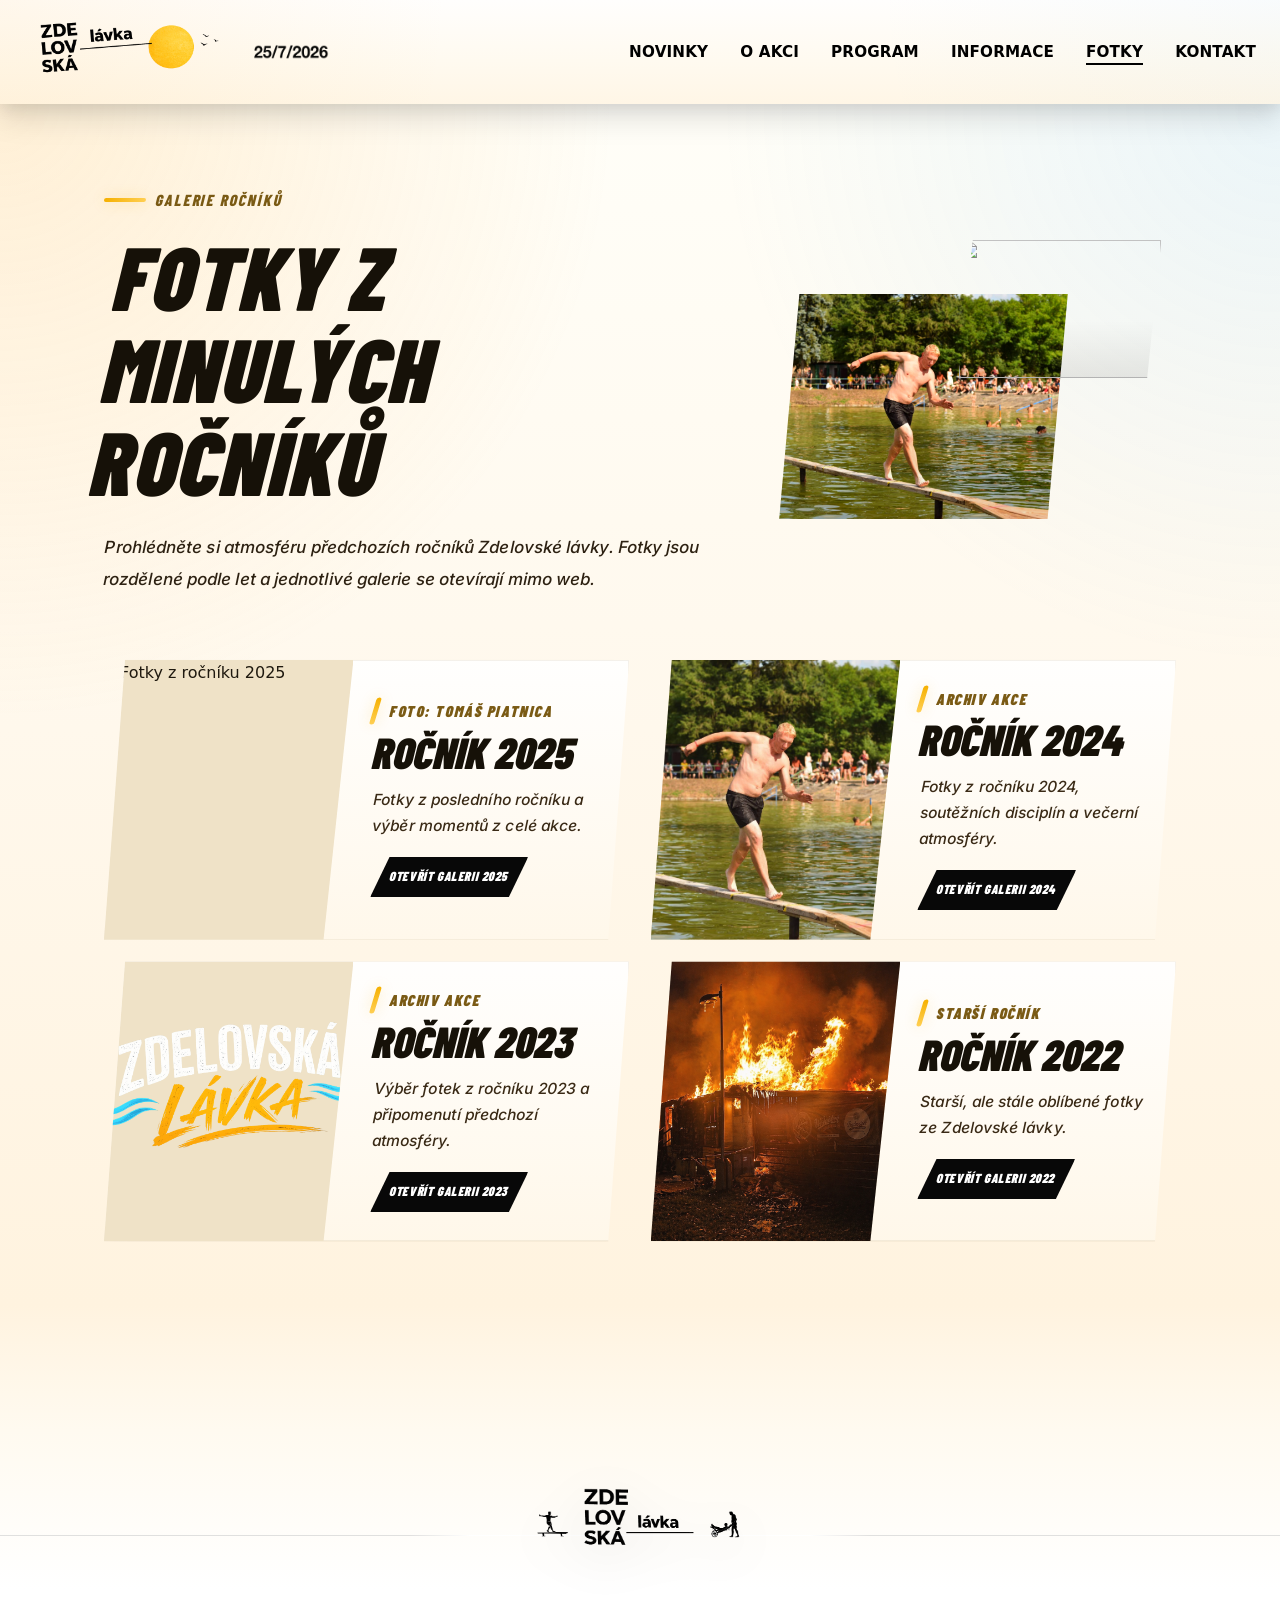
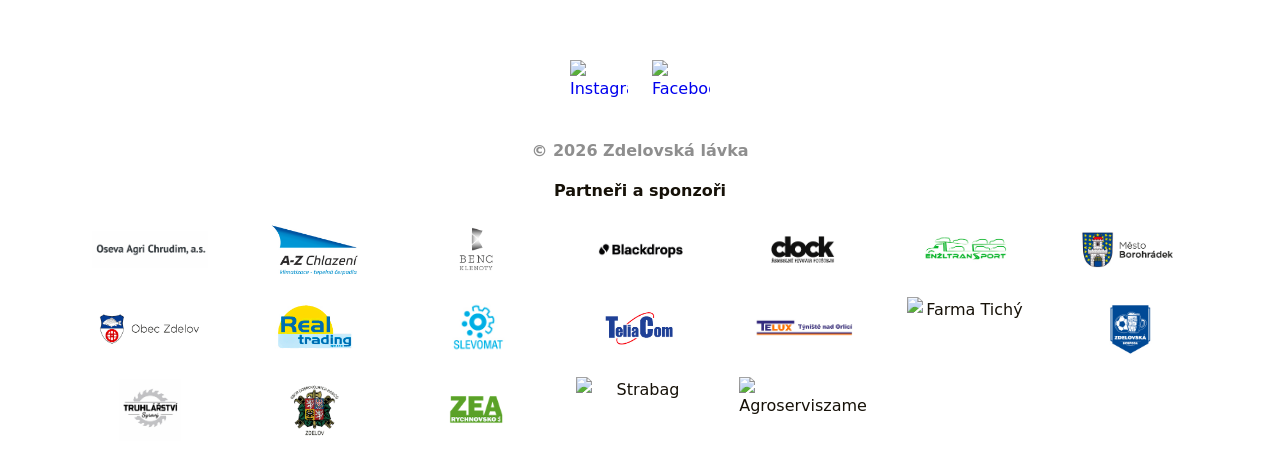
==== commit de324867: "Update webu bez archivu" ====
--- a/fotky.html
+++ b/fotky.html
@@ -7,10 +7,7 @@
   <meta name="theme-color" content="#ffffff" />
   <title>Fotky | Zdelovská lávka 2026</title>
 
-  <link rel="preload" as="image" href="fotky/banner header.png" />
-  <link rel="preload" as="font" type="font/woff2" href="fonts/Montserrat-Regular.woff2" crossorigin />
-  <link rel="preload" as="font" type="font/woff2" href="fonts/Montserrat-SemiBold.woff2" crossorigin />
-  <link rel="preload" as="font" type="font/woff2" href="fonts/Montserrat-Bold.woff2" crossorigin />
+  <link rel="preload" as="image" href="fotky/banner-header.png" />
 
   <link rel="preconnect" href="https://fonts.googleapis.com" />
   <link rel="preconnect" href="https://fonts.gstatic.com" crossorigin />
@@ -77,7 +74,7 @@
       font-size: clamp(3rem, 7vw, 6.15rem);
       line-height: 1.03;
       font-weight: 900;
-      font-style: italic;
+      font-style: italic;   
       text-transform: uppercase;
       letter-spacing: 0.015em;
       color: var(--ink);
@@ -407,11 +404,11 @@
     <div class="nav-bar">
       <div class="nav-left">
         <a href="index.html" class="logo" aria-label="Zdelovská lávka - hlavní stránka">
-          <img src="fotky/banner header.png" alt="Zdelovská lávka logo" />
+          <img src="fotky/banner-header.png" alt="Zdelovská lávka logo" />
         </a>
 
         <a href="program.html" class="event-date" aria-label="Přejít na program akce">
-          <img src="fotky/png text banner.png" alt="Datum akce 25/7/2026" />
+          <img src="fotky/png-text-banner.png" alt="Datum akce 25/7/2026" />
         </a>
       </div>
 
@@ -419,7 +416,7 @@
         <ul class="nav-links" id="navLinks">
           <li class="nav-mobile-brand">
             <a href="index.html" aria-label="Zdelovská lávka - hlavní stránka">
-              <img src="fotky/banner header.png" alt="Zdelovská lávka logo" />
+              <img src="fotky/banner-header.png" alt="Zdelovská lávka logo" />
             </a>
           </li>
 
@@ -575,13 +572,13 @@
           <img src="fotky/sponzori/slevomat.png" alt="Slevomat" loading="lazy" />
           <img src="fotky/sponzori/teliacom.png" alt="TeliaCom" loading="lazy" />
           <img src="fotky/sponzori/telux.png" alt="Telux" loading="lazy" />
-          <img src="fotky/sponzori/Farmatichy.png" alt="Farma Tichý" loading="lazy" />
+          <img src="fotky/sponzori/farmatichy.png" alt="Farma Tichý" loading="lazy" />
           <img src="fotky/sponzori/zdelovskahospoda.png" alt="Zdelovská hospoda" loading="lazy" />
           <img src="fotky/sponzori/truhlarstvi.png" alt="Truhlářství Syrový" loading="lazy" />
           <img src="fotky/sponzori/sdhzdelov.jpg" alt="SDH Zdelov" loading="lazy" />
           <img src="fotky/sponzori/zea.png" alt="ZEA" loading="lazy" />
-          <img src="fotky/sponzori/Strabag.png" alt="Strabag" loading="lazy" />
-          <img src="fotky/sponzori/Agroserviszamel.png" alt="Agroserviszamel" loading="lazy" />
+          <img src="fotky/sponzori/strabag.png" alt="Strabag" loading="lazy" />
+          <img src="fotky/sponzori/agroserviszamel.png" alt="Agroserviszamel" loading="lazy" />
         </div>
       </div>
     </div>
@@ -641,3 +638,4 @@
   </script>
 </body>
 </html>
+
--- a/css/style.css
+++ b/css/style.css
@@ -2,31 +2,9 @@
    ZDELOVSKA LAVKA - RESPONSIVE FINAL CSS
    ===================================================== */
 
-/* === FONTY === */
-@font-face {
-  font-family: "Montserrat";
-  src: url("../fonts/Montserrat-Regular.woff2") format("woff2");
-  font-weight: 400;
-  font-display: swap;
-}
-
-@font-face {
-  font-family: "Montserrat";
-  src: url("../fonts/Montserrat-SemiBold.woff2") format("woff2");
-  font-weight: 600;
-  font-display: swap;
-}
-
-@font-face {
-  font-family: "Montserrat";
-  src: url("../fonts/Montserrat-Bold.woff2") format("woff2");
-  font-weight: 700;
-  font-display: swap;
-}
-
 :root {
-  --font-main: "Montserrat", Arial, sans-serif;
-  --font-sport: "Barlow Condensed", "Montserrat", Arial, sans-serif;
+  --font-main: "Inter", system-ui, -apple-system, BlinkMacSystemFont, "Segoe UI", Arial, sans-serif;
+  --font-sport: "Barlow Condensed", "Arial Narrow", "Inter", Arial, sans-serif;
   --yellow: #f5b000;
   --ink: #161108;
   --paper: #f4dfad;
@@ -43,6 +21,7 @@
 html {
   font-size: 16px;
   scroll-behavior: smooth;
+  -webkit-text-size-adjust: 100%;
 }
 
 body {
@@ -51,6 +30,9 @@
   color: var(--ink);
   background: #fff;
   overflow-x: hidden;
+  touch-action: pan-y;
+  -webkit-font-smoothing: antialiased;
+  text-rendering: optimizeLegibility;
 }
 
 body.menu-open {
@@ -330,6 +312,8 @@
   object-fit: cover;
   object-position: center;
   opacity: 0;
+  backface-visibility: hidden;
+  transform: translateZ(0);
   transition: opacity 0.45s ease;
 }
 
@@ -862,6 +846,325 @@
 }
 
 /* =====================================================
+   CLANKY NOVINEK
+   ===================================================== */
+
+.article-page {
+  background:
+    radial-gradient(circle at top left, rgba(255, 190, 92, 0.22), transparent 35%),
+    radial-gradient(circle at top right, rgba(88, 184, 255, 0.12), transparent 32%),
+    linear-gradient(180deg, #fffef8 0%, #fff8ec 52%, #fff3df 100%);
+}
+
+.article-page .nav-bar {
+  justify-content: space-between;
+}
+
+.article-page main {
+  background:
+    linear-gradient(180deg, rgba(255, 254, 248, 0.94), rgba(255, 243, 223, 0.96)),
+    url("../fotky/header-vlny.png") center top / min(1200px, 120vw) auto no-repeat;
+  padding: 5.2rem 1.5rem 4.6rem;
+}
+
+.article-page main > article.detail {
+  position: relative;
+  width: min(100%, 980px);
+  margin: 0 auto;
+  padding: clamp(1.7rem, 4vw, 3rem);
+  background:
+    linear-gradient(180deg, rgba(255, 255, 255, 0.92), rgba(255, 248, 235, 0.86)),
+    radial-gradient(circle at top right, rgba(245, 176, 0, 0.16), transparent 38%);
+  box-shadow:
+    inset 0 0 0 1px rgba(120, 84, 21, 0.08),
+    0 22px 46px rgba(82, 56, 14, 0.12);
+  clip-path: polygon(3% 0, 100% 0, 97% 100%, 0 100%);
+  overflow: hidden;
+}
+
+.article-page main > article.detail::before {
+  content: "";
+  position: absolute;
+  left: clamp(1.15rem, 3vw, 2.2rem);
+  top: clamp(1.35rem, 3vw, 2.25rem);
+  width: 7px;
+  height: clamp(54px, 8vw, 86px);
+  border-radius: 999px;
+  background: linear-gradient(180deg, var(--yellow), #ffcf53);
+  box-shadow: 0 0 18px rgba(245, 176, 0, 0.3);
+  transform: skewX(-10deg);
+}
+
+.article-page main > article.detail h1 {
+  margin: 0 0 0.9rem;
+  padding-left: clamp(1rem, 3vw, 1.65rem);
+  max-width: 820px;
+  font-family: var(--font-sport);
+  font-size: clamp(2.35rem, 6vw, 5rem);
+  line-height: 1.02;
+  font-weight: 900;
+  font-style: italic;
+  text-transform: uppercase;
+  letter-spacing: 0.01em;
+  color: var(--ink);
+  transform: skewX(-7deg);
+  transform-origin: left center;
+}
+
+.article-date {
+  display: block;
+  margin: 0 0 1.8rem clamp(1rem, 3vw, 1.65rem);
+  padding: 0;
+  background: transparent;
+  color: #6a5430;
+  font-family: var(--font-main);
+  font-size: 0.95rem;
+  line-height: 1.5;
+  font-weight: 700;
+  font-style: normal;
+  letter-spacing: 0.01em;
+  text-transform: none;
+  transform: none;
+  clip-path: none;
+}
+
+.article-image {
+  width: 100%;
+  max-height: 520px;
+  object-fit: cover;
+  margin: 0 0 2rem;
+  box-shadow:
+    0 18px 36px rgba(82, 56, 14, 0.15),
+    inset 0 0 0 1px rgba(255, 255, 255, 0.22);
+  clip-path: polygon(5% 0, 100% 0, 95% 100%, 0 100%);
+}
+
+.article-page main > article.detail p:not(.article-date):not(.photo-credit) {
+  margin: 0 0 1.25rem;
+  color: #2d2112;
+  font-family: var(--font-main);
+  font-size: 1.02rem;
+  line-height: 1.86;
+  font-weight: 500;
+}
+
+.article-page main > article.detail strong {
+  font-weight: 800;
+}
+
+.article-top-actions {
+  width: min(100%, 980px);
+  margin: 0 auto 1rem;
+  padding: 0 0.25rem;
+}
+
+.article-back-arrow {
+  display: inline-flex;
+  align-items: center;
+  gap: 0.62rem;
+  color: var(--ink);
+  text-decoration: none;
+  font-family: var(--font-sport);
+  font-size: 1.04rem;
+  line-height: 1;
+  font-weight: 900;
+  font-style: italic;
+  letter-spacing: 0.04em;
+  text-transform: uppercase;
+  transition: color 0.22s ease, transform 0.22s ease;
+}
+
+.article-back-arrow span {
+  display: inline-flex;
+  align-items: center;
+  justify-content: center;
+  width: 34px;
+  height: 34px;
+  border-radius: 50%;
+  background: #080808;
+  color: #fff;
+  font-family: var(--font-main);
+  font-size: 1.18rem;
+  font-style: normal;
+  line-height: 1;
+  transition: background-color 0.22s ease, color 0.22s ease, transform 0.22s ease;
+}
+
+.article-back-arrow:hover,
+.article-back-arrow:focus-visible {
+  color: #000;
+  transform: translateX(-3px);
+}
+
+.article-back-arrow:hover span,
+.article-back-arrow:focus-visible span {
+  background: var(--yellow);
+  color: #111;
+}
+
+.article-back-arrow:focus-visible {
+  outline: 2px solid var(--yellow);
+  outline-offset: 5px;
+  border-radius: 999px;
+}
+
+.mini-gallery {
+  margin: 2.4rem 0;
+  padding: 1.35rem;
+  background:
+    linear-gradient(180deg, rgba(255, 255, 255, 0.74), rgba(255, 246, 226, 0.68)),
+    radial-gradient(circle at top left, rgba(245, 176, 0, 0.13), transparent 35%);
+  box-shadow:
+    inset 0 0 0 1px rgba(120, 84, 21, 0.08),
+    0 14px 30px rgba(82, 56, 14, 0.08);
+  clip-path: polygon(3% 0, 100% 0, 97% 100%, 0 100%);
+}
+
+.mini-gallery h2 {
+  margin: 0 0 1.2rem;
+  font-family: var(--font-sport);
+  font-size: clamp(2rem, 4.8vw, 3.5rem);
+  line-height: 1;
+  font-weight: 900;
+  font-style: italic;
+  text-transform: uppercase;
+  color: var(--ink);
+  transform: skewX(-7deg);
+  transform-origin: left center;
+}
+
+.gallery-grid {
+  display: grid;
+  grid-template-columns: repeat(auto-fit, minmax(170px, 1fr));
+  gap: 0.85rem;
+}
+
+.gallery-grid img {
+  width: 100%;
+  aspect-ratio: 4 / 3;
+  object-fit: cover;
+  cursor: zoom-in;
+  background: #efe2c7;
+  clip-path: polygon(6% 0, 100% 0, 94% 100%, 0 100%);
+  box-shadow: 0 12px 24px rgba(82, 56, 14, 0.14);
+  transition: transform 0.28s ease, filter 0.28s ease;
+}
+
+.gallery-grid img:hover,
+.gallery-grid img:focus-visible {
+  transform: translateY(-3px) scale(1.02);
+  filter: saturate(1.08) contrast(1.04);
+}
+
+.photo-gallery-link {
+  margin: 1.4rem 0 1.6rem;
+}
+
+.photo-gallery-link a,
+.back-link {
+  display: inline-flex;
+  align-items: center;
+  justify-content: center;
+  min-height: 46px;
+  padding: 0.78rem 1.22rem;
+  background: #080808;
+  color: #fff;
+  text-decoration: none;
+  font-family: var(--font-sport);
+  font-size: 1.05rem;
+  line-height: 1;
+  font-weight: 900;
+  font-style: italic;
+  letter-spacing: 0.055em;
+  text-transform: uppercase;
+  transform: skewX(-3deg);
+  clip-path: polygon(4% 0, 100% 0, 96% 100%, 0 100%);
+  transition: background-color 0.25s ease, color 0.25s ease, box-shadow 0.25s ease;
+}
+
+.photo-gallery-link a:hover,
+.photo-gallery-link a:focus-visible,
+.back-link:hover,
+.back-link:focus-visible {
+  background: var(--yellow);
+  color: var(--ink);
+  box-shadow: 0 12px 24px rgba(245, 176, 0, 0.24);
+}
+
+.photo-credit {
+  margin: 1.8rem 0;
+  color: #6a5430;
+  font-size: 0.96rem;
+  line-height: 1.7;
+  font-style: italic;
+}
+
+.article-page footer {
+  padding: 6.4rem 0 1.2rem;
+  background: #fff;
+  color: #8e8e8e;
+  font-weight: 600;
+}
+
+.lightbox {
+  position: fixed;
+  inset: 0;
+  z-index: 100;
+  display: none;
+  align-items: center;
+  justify-content: center;
+  padding: 4rem 1.2rem;
+  background: rgba(0, 0, 0, 0.86);
+}
+
+.lightbox.active {
+  display: flex;
+}
+
+.lightbox img {
+  width: min(100%, 1080px);
+  max-height: 82vh;
+  object-fit: contain;
+  box-shadow: 0 24px 60px rgba(0, 0, 0, 0.45);
+}
+
+.lightbox .close,
+.lightbox .arrow {
+  position: absolute;
+  z-index: 101;
+  display: inline-flex;
+  align-items: center;
+  justify-content: center;
+  width: 48px;
+  height: 48px;
+  border-radius: 50%;
+  background: rgba(255, 255, 255, 0.92);
+  color: var(--ink);
+  font-size: 2rem;
+  line-height: 1;
+  font-weight: 900;
+  cursor: pointer;
+  user-select: none;
+}
+
+.lightbox .close {
+  top: 1.2rem;
+  right: 1.2rem;
+}
+
+.lightbox .arrow.left {
+  left: 1.2rem;
+  top: 50%;
+  transform: translateY(-50%);
+}
+
+.lightbox .arrow.right {
+  right: 1.2rem;
+  top: 50%;
+  transform: translateY(-50%);
+}
+
+/* =====================================================
    RESPONSIVE
    ===================================================== */
 
@@ -981,20 +1284,25 @@
 }
 
 @media (max-width: 768px) {
-  header {
+  header,
+  .article-page header {
     height: 86px;
+    min-height: 0;
     padding: 0;
     align-items: center;
     overflow: visible;
   }
 
-  .nav-bar {
+  .nav-bar,
+  .article-page .nav-bar {
     justify-content: space-between;
     align-items: center;
     padding: 0 1rem;
   }
 
-  .nav-left {
+  .nav-left,
+  .article-page .nav-left {
+    display: flex;
     position: static;
     align-items: center;
     justify-content: flex-start;
@@ -1005,20 +1313,25 @@
     height: 100%;
   }
 
-  .logo {
+  .logo,
+  .article-page .logo {
     justify-content: flex-start;
   }
 
-  .logo img {
+  .logo img,
+  .article-page .logo img {
     height: 6rem;
     max-width: 290px;
   }
 
-  .event-date {
+  .event-date,
+  .article-page .event-date,
+  .article-page .banner-link {
     display: none;
   }
 
-  .burger {
+  .burger,
+  .article-page .burger {
     display: flex;
     position: absolute;
     right: 1rem;
@@ -1034,10 +1347,11 @@
     border-radius: 999px;
   }
 
-  .burger[aria-expanded="true"] {
+  .burger[aria-expanded="true"],
+  .article-page .burger[aria-expanded="true"] {
     position: fixed;
     top: 1.7rem;
-    right: calc(6vw + 1rem);
+    right: 1.15rem;
     width: 48px;
     height: 48px;
     align-items: center;
@@ -1047,6 +1361,7 @@
     border-radius: 50%;
     background: #080808;
     box-shadow: 0 16px 34px rgba(0, 0, 0, 0.26);
+    transform: none;
   }
 
   .burger[aria-expanded="true"] span {
@@ -1066,7 +1381,8 @@
     transform: rotate(-45deg);
   }
 
-  .nav-backdrop {
+  .nav-backdrop,
+  .article-page .nav-backdrop {
     display: block;
     position: fixed;
     inset: 0;
@@ -1076,38 +1392,38 @@
     opacity: 1;
   }
 
-  .nav-backdrop[hidden] {
+  .nav-backdrop[hidden],
+  .article-page .nav-backdrop[hidden] {
     display: none;
   }
 
-  .nav-links {
+  .nav-links,
+  .article-page .nav-links {
     display: flex;
     flex-direction: column;
     justify-content: flex-start;
     align-items: stretch;
     position: fixed;
-    top: 0;
-    right: 0;
-    bottom: 0;
-    width: min(88vw, 360px);
+    inset: 0;
+    width: 100vw;
+    max-width: none;
     height: 100vh;
     height: 100dvh;
-    padding: 4.35rem 1rem 1.35rem;
-    gap: 0.74rem;
+    min-height: 0;
+    padding: 2.65rem 1.15rem 1.35rem;
+    gap: 0.58rem;
     background:
       linear-gradient(180deg, rgba(255, 253, 246, 0.98) 0%, rgba(251, 238, 209, 0.98) 58%, rgba(238, 207, 145, 0.98) 100%),
       radial-gradient(circle at 80% 8%, rgba(245, 176, 0, 0.18), transparent 36%),
       radial-gradient(circle at 8% 100%, rgba(255, 255, 255, 0.62), transparent 46%);
-    box-shadow:
-      -18px 0 42px rgba(0, 0, 0, 0.22),
-      inset 1px 0 0 rgba(255, 255, 255, 0.62);
+    box-shadow: none;
     z-index: 20;
     overflow-y: auto;
-    border-left: 1px solid rgba(245, 176, 0, 0.18);
+    border-left: 0;
     isolation: isolate;
     visibility: hidden;
     opacity: 0;
-    transform: translateY(-105%);
+    transform: translateX(100%);
     transition:
       transform 0.44s cubic-bezier(0.22, 1, 0.36, 1),
       opacity 0.22s ease,
@@ -1115,22 +1431,25 @@
     will-change: transform;
   }
 
-  .nav-links.show {
+  .nav-links.show,
+  .article-page .nav-links.show {
     visibility: visible;
     opacity: 1;
-    transform: translateY(0);
-  }
-
-  .nav-mobile-brand {
+    transform: translateX(0);
+  }
+
+  .nav-mobile-brand,
+  .article-page .nav-mobile-brand {
     display: flex;
     justify-content: center;
     align-items: center;
-    margin: 0 0 2.15rem;
+    margin: 0 0 1.05rem;
     padding: 0;
     width: 100%;
   }
 
-  .nav-mobile-brand a {
+  .nav-mobile-brand a,
+  .article-page .nav-mobile-brand a {
     display: flex;
     align-items: center;
     justify-content: center;
@@ -1148,20 +1467,23 @@
     display: none;
   }
 
-  .nav-mobile-brand img {
-    width: 225px;
+  .nav-mobile-brand img,
+  .article-page .nav-mobile-brand img {
+    width: 215px;
     height: auto;
     object-fit: contain;
     filter: drop-shadow(0 12px 24px rgba(0, 0, 0, 0.08));
   }
 
-  .nav-links li:not(.nav-mobile-brand):not(.nav-mobile-socials) {
+  .nav-links li:not(.nav-mobile-brand):not(.nav-mobile-socials),
+  .article-page .nav-links li:not(.nav-mobile-brand):not(.nav-mobile-socials) {
     width: 100%;
     position: relative;
     z-index: 1;
   }
 
-  .nav-links li:not(.nav-mobile-brand):not(.nav-mobile-socials) > a {
+  .nav-links li:not(.nav-mobile-brand):not(.nav-mobile-socials) > a,
+  .article-page .nav-links li:not(.nav-mobile-brand):not(.nav-mobile-socials) > a {
     position: relative;
     display: flex;
     align-items: center;
@@ -1196,28 +1518,30 @@
       transform 0.2s ease;
   }
 
-  .nav-links li:not(.nav-mobile-brand):not(.nav-mobile-socials) > a::before {
+  .nav-links li:not(.nav-mobile-brand):not(.nav-mobile-socials) > a::before,
+  .article-page .nav-links li:not(.nav-mobile-brand):not(.nav-mobile-socials) > a::before {
     content: "";
     position: absolute;
     left: 1.25rem;
     top: 50%;
-
     width: 6px;
     height: 29px;
     border-radius: 999px;
     background: linear-gradient(180deg, var(--yellow), #ffcf53);
     box-shadow: 0 0 14px rgba(245, 176, 0, 0.25);
-
     transform: translateY(-50%) skewX(-10deg);
     pointer-events: none;
   }
 
-  .nav-links li:not(.nav-mobile-brand):not(.nav-mobile-socials) > a::after {
+  .nav-links li:not(.nav-mobile-brand):not(.nav-mobile-socials) > a::after,
+  .article-page .nav-links li:not(.nav-mobile-brand):not(.nav-mobile-socials) > a::after {
     display: none;
   }
 
   .nav-links li:not(.nav-mobile-brand):not(.nav-mobile-socials) > a:hover,
-  .nav-links li:not(.nav-mobile-brand):not(.nav-mobile-socials) > a:focus-visible {
+  .nav-links li:not(.nav-mobile-brand):not(.nav-mobile-socials) > a:focus-visible,
+  .article-page .nav-links li:not(.nav-mobile-brand):not(.nav-mobile-socials) > a:hover,
+  .article-page .nav-links li:not(.nav-mobile-brand):not(.nav-mobile-socials) > a:focus-visible {
     background:
       linear-gradient(180deg, rgba(255, 255, 255, 0.98), rgba(255, 249, 237, 0.9));
     box-shadow:
@@ -1226,7 +1550,9 @@
   }
 
   .nav-links li:not(.nav-mobile-brand):not(.nav-mobile-socials) > a.active,
-  .nav-links li:not(.nav-mobile-brand):not(.nav-mobile-socials) > a[aria-current="page"] {
+  .nav-links li:not(.nav-mobile-brand):not(.nav-mobile-socials) > a[aria-current="page"],
+  .article-page .nav-links li:not(.nav-mobile-brand):not(.nav-mobile-socials) > a.active,
+  .article-page .nav-links li:not(.nav-mobile-brand):not(.nav-mobile-socials) > a[aria-current="page"] {
     background: #080808;
     color: #fff;
     box-shadow:
@@ -1235,20 +1561,24 @@
   }
 
   .nav-links li:not(.nav-mobile-brand):not(.nav-mobile-socials) > a.active::before,
-  .nav-links li:not(.nav-mobile-brand):not(.nav-mobile-socials) > a[aria-current="page"]::before {
+  .nav-links li:not(.nav-mobile-brand):not(.nav-mobile-socials) > a[aria-current="page"]::before,
+  .article-page .nav-links li:not(.nav-mobile-brand):not(.nav-mobile-socials) > a.active::before,
+  .article-page .nav-links li:not(.nav-mobile-brand):not(.nav-mobile-socials) > a[aria-current="page"]::before {
     background: linear-gradient(180deg, var(--yellow), #ffcf53);
   }
 
-  .nav-mobile-socials {
+  .nav-mobile-socials,
+  .article-page .nav-mobile-socials {
     display: flex;
     align-items: center;
     justify-content: center;
     gap: 1.05rem;
     margin-top: auto;
-    padding: 2.2rem 0 0.15rem;
-  }
-
-  .nav-mobile-socials a {
+    padding: 1.45rem 0 0.15rem;
+  }
+
+  .nav-mobile-socials a,
+  .article-page .nav-mobile-socials a {
     display: inline-flex;
     width: 48px;
     height: 48px;
@@ -1265,7 +1595,8 @@
     display: none;
   }
 
-  .nav-mobile-socials img {
+  .nav-mobile-socials img,
+  .article-page .nav-mobile-socials img {
     width: 48px;
     height: 48px;
     object-fit: contain;
@@ -1284,9 +1615,9 @@
   .hero {
     height: calc(100vh - 86px);
     height: calc(100svh - 86px);
-    height: calc(100dvh - 86px);
-    min-height: calc(100dvh - 86px);
+    min-height: calc(100svh - 86px);
     max-height: none;
+    contain: layout paint;
   }
 
   .hero::after {
@@ -1298,6 +1629,7 @@
   .background-video {
     display: block;
     object-position: center;
+    will-change: opacity;
   }
 
   .video-overlay {
@@ -1336,6 +1668,8 @@
   .main-content {
     padding-top: 3.25rem;
     padding-bottom: 3rem;
+    content-visibility: auto;
+    contain-intrinsic-size: 900px;
   }
 
   .news-section {
@@ -1372,15 +1706,16 @@
 
   .news-card-link {
     grid-template-columns: 1fr;
+    grid-template-rows: clamp(180px, 52vw, 230px) 1fr;
     gap: 0;
-    min-height: auto;
-    height: auto;
+    min-height: 560px;
+    height: 560px;
   }
 
   .news-card .news-thumb,
   .news-card-content {
-    min-height: auto;
-    height: auto;
+    min-height: 0;
+    height: 100%;
     clip-path: polygon(6% 0, 100% 0, 94% 100%, 0 100%);
     box-shadow:
       0 18px 36px rgba(0, 0, 0, 0.12),
@@ -1389,9 +1724,16 @@
 
   .news-card .news-thumb {
     aspect-ratio: 16 / 9;
+    height: 100%;
+    min-height: 0;
+    object-fit: cover;
   }
 
   .news-card-content {
+    display: grid;
+    grid-template-rows: auto auto 1fr auto;
+    justify-items: center;
+    align-content: stretch;
     margin-left: 0;
     margin-top: -1.05rem;
     padding: 2.05rem 1.7rem 2.1rem;
@@ -1424,17 +1766,80 @@
   }
 
   .news-readmore {
+    align-self: end;
     font-size: 0.92rem;
     transform: skewX(-6deg);
   }
 
   .news-slider-spacer {
     display: none;
+  }
+
+  .article-page main {
+    padding: 2rem 0.85rem 2.8rem;
+  }
+
+  .article-top-actions {
+    width: min(100%, 640px);
+    margin: 0 auto 0.8rem;
+    padding: 0;
+  }
+
+  .article-back-arrow {
+    gap: 0.52rem;
+    font-size: 0.9rem;
+    letter-spacing: 0.03em;
+  }
+
+  .article-back-arrow span {
+    width: 32px;
+    height: 32px;
+    font-size: 1.05rem;
+  }
+
+  .article-page main > article.detail {
+    width: min(100%, 640px);
+    padding: 1.7rem 1rem 1.9rem;
+    clip-path: none;
+    border: 1px solid rgba(120, 84, 21, 0.08);
+  }
+
+  .article-page main > article.detail::before {
+    left: 0.9rem;
+    top: 1.45rem;
+    width: 5px;
+    height: 54px;
+  }
+
+  .article-page main > article.detail h1 {
+    max-width: 100%;
+    padding-left: 1rem;
+    font-size: clamp(2.15rem, 12vw, 3.05rem);
+    line-height: 0.96;
+    letter-spacing: 0;
+  }
+
+  .article-page .article-date {
+    margin: 0 0 1.55rem 1rem;
+    font-size: 0.9rem;
+  }
+
+  .article-page main > article.detail p:not(.article-date):not(.photo-credit) {
+    font-size: 0.98rem;
+    line-height: 1.78;
+  }
+
+  .article-page .photo-gallery-link a {
+    width: 100%;
+    transform: none;
+    clip-path: polygon(3% 0, 100% 0, 97% 100%, 0 100%);
   }
 
   .section-divider {
     min-height: 230px;
     padding: 2.7rem 1rem 0;
+    content-visibility: auto;
+    contain-intrinsic-size: 230px;
   }
 
   .section-divider::after {
@@ -1446,7 +1851,8 @@
     max-height: 118px;
   }
 
-  footer {
+  footer,
+  .article-page footer {
     padding: 5rem 0 1rem;
   }
 
@@ -1503,14 +1909,27 @@
     width: 74px;
     height: 40px;
   }
+
+  .gallery-grid {
+    grid-template-columns: repeat(2, minmax(0, 1fr));
+    gap: 0.65rem;
+  }
+
+  .lightbox .arrow {
+    top: auto;
+    bottom: 1.1rem;
+    transform: none;
+  }
 }
 
 @media (max-width: 480px) {
-  header {
+  header,
+  .article-page header {
     height: 86px;
   }
 
-  .logo img {
+  .logo img,
+  .article-page .logo img {
     height: 6rem;
     max-width: 290px;
   }
@@ -1518,8 +1937,7 @@
   .hero {
     height: calc(100vh - 86px);
     height: calc(100svh - 86px);
-    height: calc(100dvh - 86px);
-    min-height: calc(100dvh - 86px);
+    min-height: calc(100svh - 86px);
   }
 
   .video-overlay {
@@ -1550,28 +1968,40 @@
     font-size: 0.58rem;
   }
 
-  .nav-links {
-    width: min(88vw, 352px);
+  .nav-links,
+  .article-page .nav-links {
+    width: 100vw;
+    padding-top: 2.45rem;
     padding-left: 0.95rem;
     padding-right: 0.95rem;
-  }
-
-  .burger[aria-expanded="true"] {
-    right: calc(6vw + 0.85rem);
-  }
-
-  .nav-links li:not(.nav-mobile-brand):not(.nav-mobile-socials) > a {
+    gap: 0.52rem;
+  }
+
+  .burger[aria-expanded="true"],
+  .article-page .burger[aria-expanded="true"] {
+    right: 1rem;
+  }
+
+  .nav-links li:not(.nav-mobile-brand):not(.nav-mobile-socials) > a,
+  .article-page .nav-links li:not(.nav-mobile-brand):not(.nav-mobile-socials) > a {
     min-height: 54px;
     padding: 0.76rem 2.75rem;
     font-size: 0.96rem;
   }
 
-  .nav-links li:not(.nav-mobile-brand):not(.nav-mobile-socials) > a::before {
+  .nav-links li:not(.nav-mobile-brand):not(.nav-mobile-socials) > a::before,
+  .article-page .nav-links li:not(.nav-mobile-brand):not(.nav-mobile-socials) > a::before {
     left: 1.05rem;
     height: 28px;
   }
 
-  .nav-mobile-brand img {
+  .nav-mobile-brand,
+  .article-page .nav-mobile-brand {
+    margin-bottom: 0.9rem;
+  }
+
+  .nav-mobile-brand img,
+  .article-page .nav-mobile-brand img {
     width: 205px;
   }
 
@@ -1592,6 +2022,23 @@
     font-size: clamp(1.8rem, 11vw, 2.45rem);
   }
 
+  .article-page main {
+    padding: 1.6rem 0.75rem 2.4rem;
+  }
+
+  .article-page main > article.detail {
+    padding: 1.55rem 0.9rem 1.75rem;
+  }
+
+  .article-page main > article.detail h1 {
+    font-size: clamp(2rem, 11.5vw, 2.75rem);
+  }
+
+  .article-page main > article.detail p:not(.article-date):not(.photo-credit) {
+    font-size: 0.96rem;
+    line-height: 1.72;
+  }
+
   .section-divider {
     min-height: 205px;
     padding: 2.3rem 0.8rem 0;
@@ -1606,7 +2053,8 @@
     max-height: 102px;
   }
 
-  footer {
+  footer,
+  .article-page footer {
     padding-top: 4.4rem;
   }
 
@@ -1633,14 +2081,27 @@
   .sponsor-logos {
     grid-template-columns: repeat(2, minmax(110px, 1fr));
   }
+
+  .gallery-grid {
+    grid-template-columns: 1fr;
+  }
+
+  .photo-gallery-link a,
+  .back-link {
+    width: 100%;
+    font-size: 0.92rem;
+    text-align: center;
+  }
 }
 
 @media (max-width: 360px) {
-  header {
+  header,
+  .article-page header {
     height: 82px;
   }
 
-  .logo img {
+  .logo img,
+  .article-page .logo img {
     height: 5.4rem;
     max-width: 255px;
   }
@@ -1648,42 +2109,56 @@
   .hero {
     height: calc(100vh - 82px);
     height: calc(100svh - 82px);
-    height: calc(100dvh - 82px);
-    min-height: calc(100dvh - 82px);
-  }
-
-  .nav-links {
-    width: min(90vw, 330px);
+    min-height: calc(100svh - 82px);
+  }
+
+  .nav-links,
+  .article-page .nav-links {
+    width: 100vw;
+    padding-top: 2.25rem;
     padding-left: 0.8rem;
     padding-right: 0.8rem;
-  }
-
-  .burger[aria-expanded="true"] {
-    right: calc(5vw + 0.65rem);
-  }
-
-  .nav-links li:not(.nav-mobile-brand):not(.nav-mobile-socials) > a {
+    gap: 0.48rem;
+  }
+
+  .burger[aria-expanded="true"],
+  .article-page .burger[aria-expanded="true"] {
+    right: 0.8rem;
+  }
+
+  .nav-links li:not(.nav-mobile-brand):not(.nav-mobile-socials) > a,
+  .article-page .nav-links li:not(.nav-mobile-brand):not(.nav-mobile-socials) > a {
     min-height: 51px;
     padding: 0.7rem 2.35rem;
     font-size: 0.9rem;
   }
 
-  .nav-links li:not(.nav-mobile-brand):not(.nav-mobile-socials) > a::before {
+  .nav-links li:not(.nav-mobile-brand):not(.nav-mobile-socials) > a::before,
+  .article-page .nav-links li:not(.nav-mobile-brand):not(.nav-mobile-socials) > a::before {
     left: 0.92rem;
     width: 5px;
     height: 25px;
   }
 
-  .nav-mobile-brand img {
+  .nav-mobile-brand,
+  .article-page .nav-mobile-brand {
+    margin-bottom: 0.75rem;
+  }
+
+  .nav-mobile-brand img,
+  .article-page .nav-mobile-brand img {
     width: 190px;
   }
 
-  .nav-mobile-socials {
+  .nav-mobile-socials,
+  .article-page .nav-mobile-socials {
     gap: 0.75rem;
   }
 
   .nav-mobile-socials a,
-  .nav-mobile-socials img {
+  .nav-mobile-socials img,
+  .article-page .nav-mobile-socials a,
+  .article-page .nav-mobile-socials img {
     width: 42px;
     height: 42px;
   }
@@ -1739,3 +2214,4 @@
     transition-duration: 0.01ms !important;
   }
 }
+
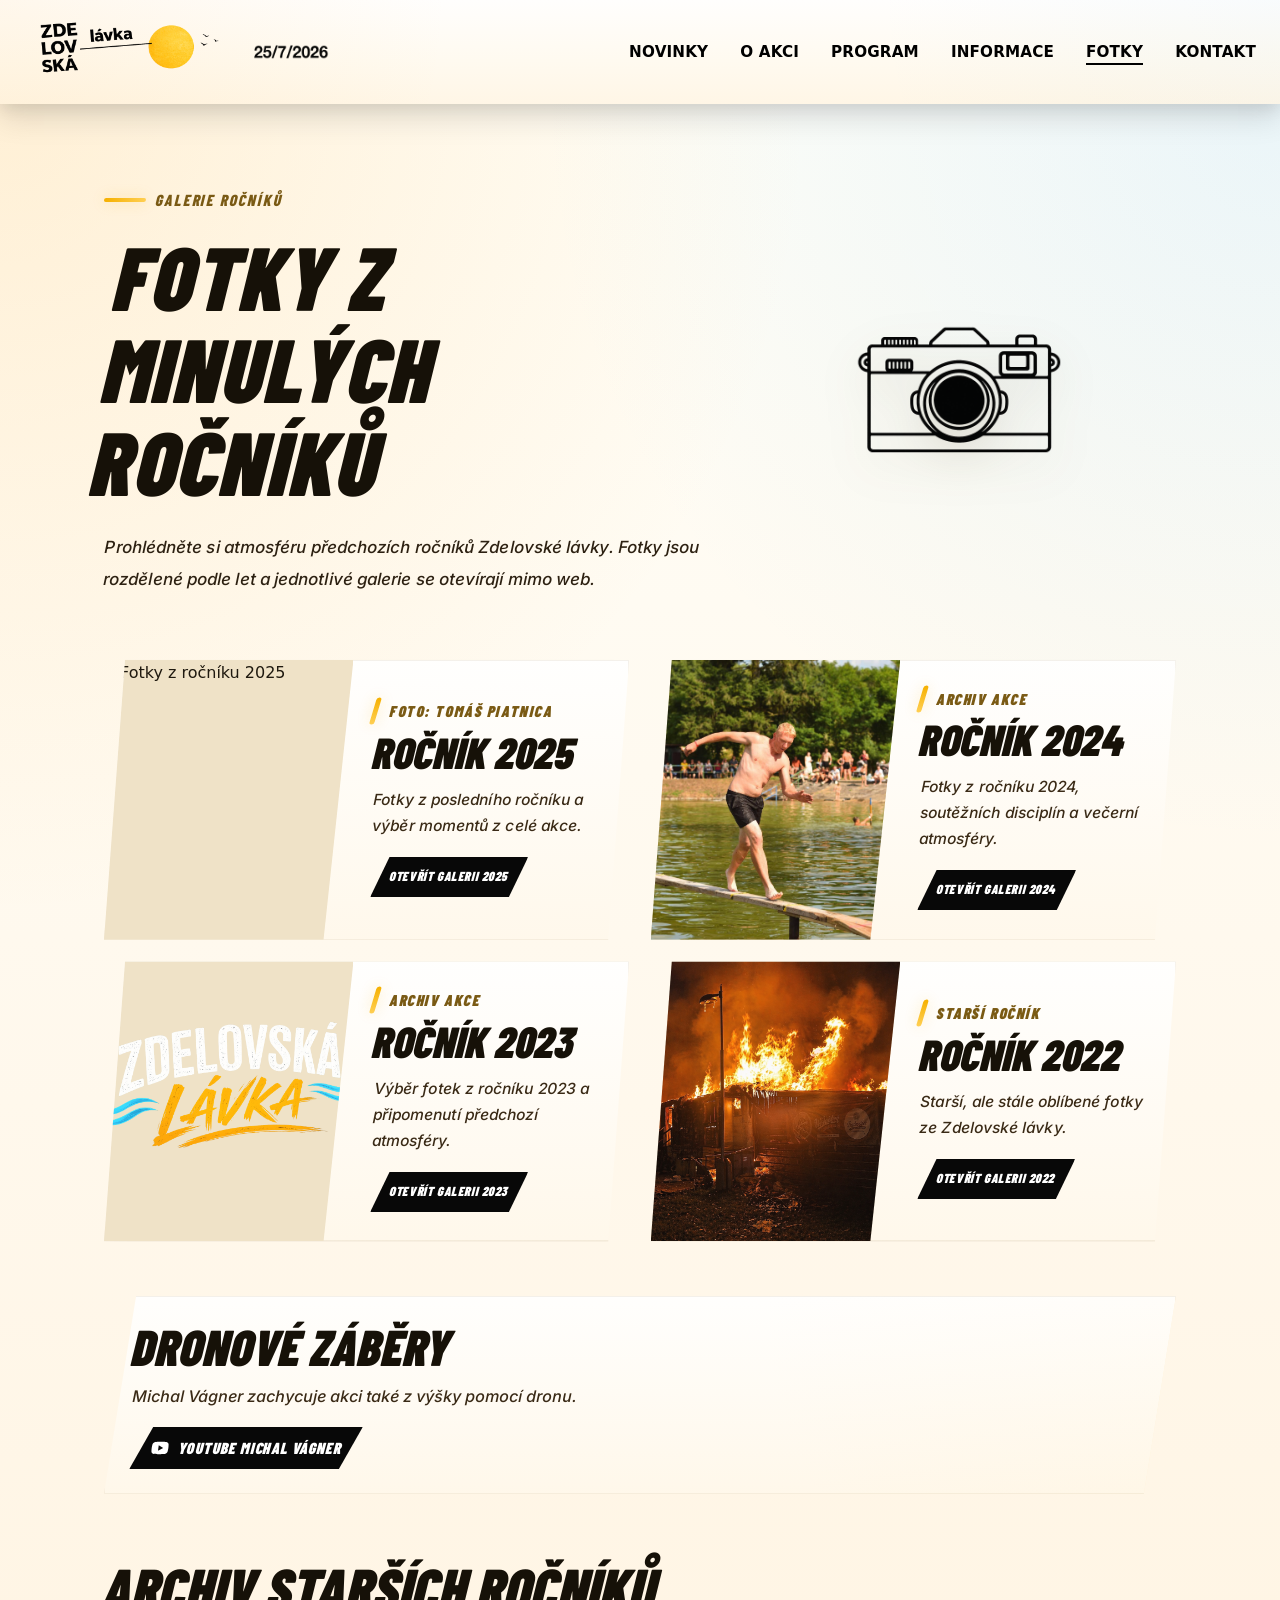
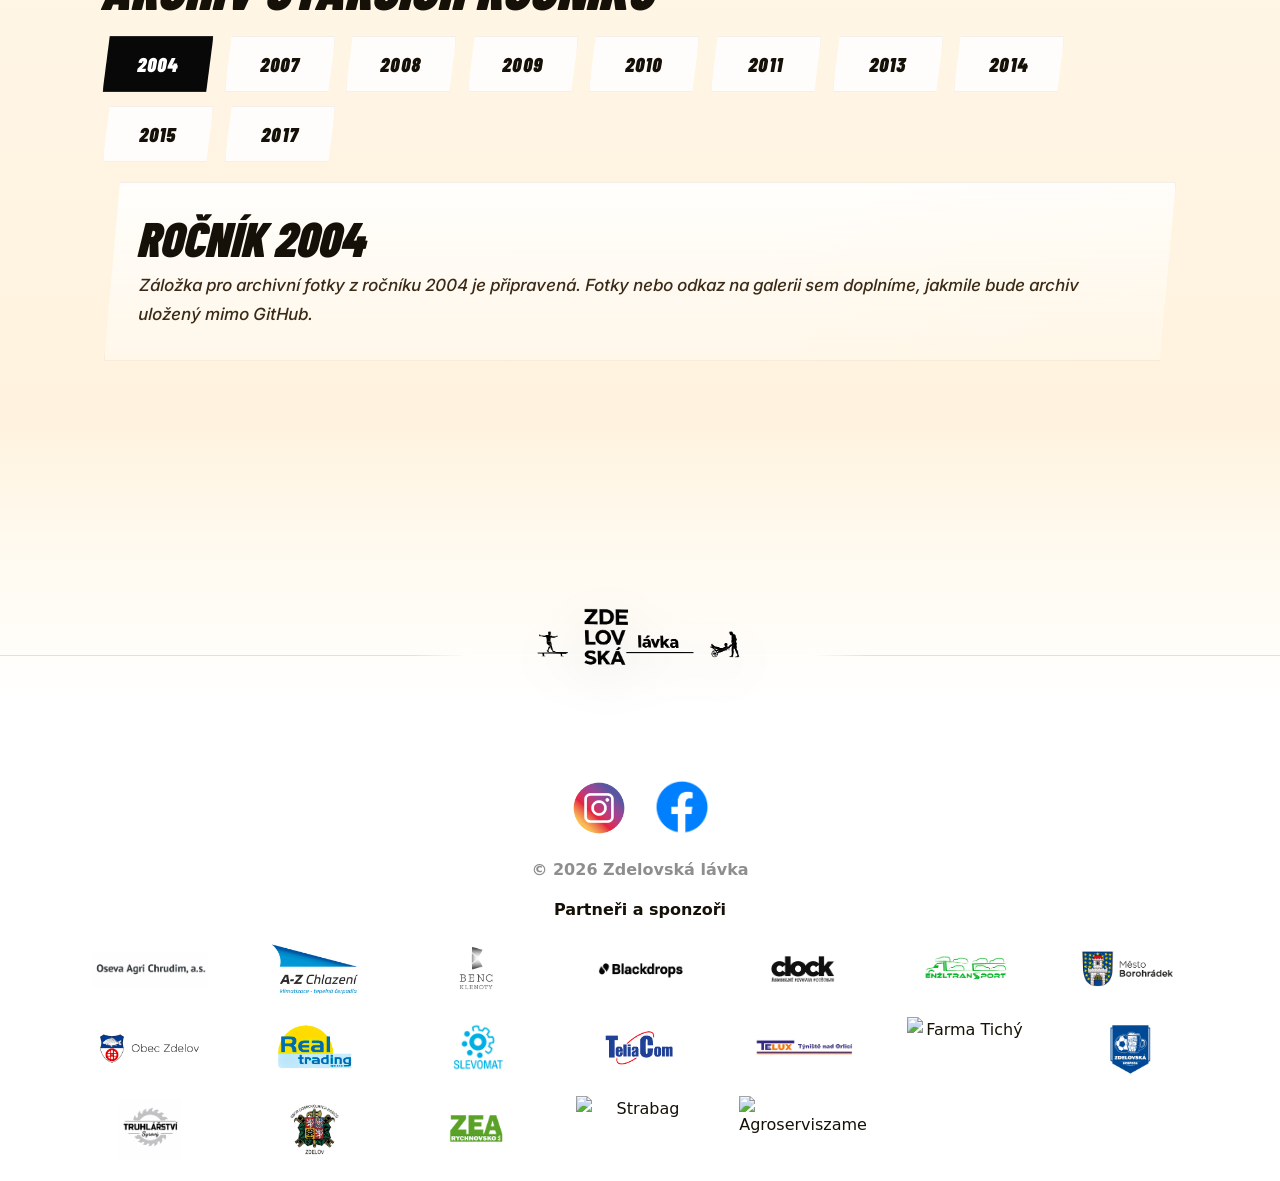
==== commit bad2a0f5: "Upravit fotogalerii a kontakty" ====
--- a/fotky.html
+++ b/fotky.html
@@ -33,9 +33,12 @@
       width: min(100%, 1120px);
       margin: 0 auto;
       padding: 0 1.5rem;
+      display: flex;
+      flex-direction: column;
     }
 
     .photos-hero {
+      order: 1;
       display: grid;
       grid-template-columns: minmax(0, 0.95fr) minmax(280px, 0.65fr);
       gap: 2.5rem;
@@ -119,11 +122,23 @@
       filter: saturate(1.04) contrast(1.03);
     }
 
+    .photo-stack-icon {
+      background: transparent;
+      box-shadow: none;
+      clip-path: none;
+      overflow: visible;
+    }
+
+    .photo-stack-icon img {
+      object-fit: contain;
+      filter: drop-shadow(0 16px 22px rgba(82, 56, 14, 0.16));
+    }
+
     .photo-stack-main {
-      left: 2%;
-      top: 18%;
-      width: 74%;
-      height: 225px;
+      left: 10%;
+      top: 12%;
+      width: 76%;
+      height: 240px;
       z-index: 3;
     }
 
@@ -141,6 +156,191 @@
       inset: 0;
       background: linear-gradient(180deg, transparent 58%, rgba(0, 0, 0, 0.08));
       pointer-events: none;
+    }
+
+    .photo-stack-icon::after {
+      display: none;
+    }
+
+    .archive-years {
+      order: 4;
+      margin: 4rem 0 0;
+    }
+
+    .current-years {
+      order: 2;
+    }
+
+    .photo-credit-card {
+      order: 3;
+      margin: 3.4rem 0 0;
+      padding: 1.55rem 1.75rem;
+      background:
+        linear-gradient(180deg, rgba(255, 255, 255, 0.9), rgba(255, 248, 235, 0.82)),
+        radial-gradient(circle at top right, rgba(245, 176, 0, 0.14), transparent 38%);
+      box-shadow:
+        inset 0 0 0 1px rgba(120, 84, 21, 0.08),
+        0 14px 28px rgba(82, 56, 14, 0.08);
+      clip-path: polygon(3% 0, 100% 0, 97% 100%, 0 100%);
+    }
+
+    .photo-credit-card h2 {
+      margin: 0 0 0.75rem;
+      font-family: var(--font-sport);
+      font-size: clamp(2rem, 4vw, 3.15rem);
+      line-height: 1;
+      font-weight: 900;
+      font-style: italic;
+      text-transform: uppercase;
+      color: var(--ink);
+      transform: skewX(-7deg);
+      transform-origin: left center;
+    }
+
+    .photo-credit-card p {
+      margin: 0 0 1rem;
+      color: #3a2a16;
+      font-family: var(--font-text);
+      font-size: 1rem;
+      line-height: 1.72;
+      font-weight: 500;
+      font-style: italic;
+      transform: skewX(-2.5deg);
+      transform-origin: left center;
+    }
+
+    .photo-credit-card a {
+      display: inline-flex;
+      align-items: center;
+      justify-content: center;
+      gap: 0.55rem;
+      min-height: 42px;
+      padding: 0.7rem 1.1rem;
+      background: #080808;
+      color: #fff;
+      text-decoration: none;
+      font-family: var(--font-sport);
+      font-size: 1rem;
+      line-height: 1;
+      font-weight: 900;
+      font-style: italic;
+      text-transform: uppercase;
+      letter-spacing: 0.05em;
+      transform: skewX(-8deg);
+      clip-path: polygon(8% 0, 100% 0, 92% 100%, 0 100%);
+      transition: background-color 0.25s ease, color 0.25s ease, box-shadow 0.25s ease;
+    }
+
+    .photo-credit-card a svg {
+      width: 20px;
+      height: 20px;
+      flex: 0 0 auto;
+      fill: currentColor;
+    }
+
+    .photo-credit-card a:hover,
+    .photo-credit-card a:focus-visible {
+      background: var(--yellow);
+      color: var(--ink);
+      box-shadow: 0 12px 24px rgba(245, 176, 0, 0.24);
+    }
+
+    .archive-years-heading {
+      margin: 0 0 1.15rem;
+      font-family: var(--font-sport);
+      font-size: clamp(2.1rem, 4.5vw, 3.8rem);
+      line-height: 1.04;
+      font-weight: 900;
+      font-style: italic;
+      text-transform: uppercase;
+      color: var(--ink);
+      transform: skewX(-7deg);
+      transform-origin: left center;
+    }
+
+    .archive-tabs {
+      display: flex;
+      flex-wrap: wrap;
+      gap: 0.85rem;
+      margin: 0 0 1.25rem;
+    }
+
+    .archive-tab {
+      min-width: 108px;
+      min-height: 56px;
+      border: 0;
+      padding: 0.86rem 1.28rem;
+      background: rgba(255, 255, 255, 0.86);
+      color: var(--ink);
+      cursor: pointer;
+      font-family: var(--font-sport);
+      font-size: 1.25rem;
+      line-height: 1;
+      font-weight: 900;
+      font-style: italic;
+      letter-spacing: 0.055em;
+      text-transform: uppercase;
+      transform: skewX(-3deg);
+      clip-path: polygon(4% 0, 100% 0, 96% 100%, 0 100%);
+      box-shadow:
+        inset 0 0 0 1px rgba(120, 84, 21, 0.08),
+        0 10px 20px rgba(82, 56, 14, 0.07);
+      transition: background-color 0.2s ease, color 0.2s ease, box-shadow 0.2s ease;
+    }
+
+    .archive-tab:hover,
+    .archive-tab:focus-visible,
+    .archive-tab[aria-selected="true"] {
+      background: #080808;
+      color: #fff;
+      box-shadow:
+        inset 0 0 0 1px rgba(255, 255, 255, 0.12),
+        0 14px 26px rgba(0, 0, 0, 0.16);
+    }
+
+    .archive-tab:focus-visible {
+      outline: 2px solid var(--yellow);
+      outline-offset: 4px;
+    }
+
+    .archive-panel {
+      padding: 2rem 2.2rem;
+      background:
+        linear-gradient(180deg, rgba(255, 255, 255, 0.9), rgba(255, 248, 235, 0.82)),
+        radial-gradient(circle at top right, rgba(245, 176, 0, 0.13), transparent 38%);
+      box-shadow:
+        inset 0 0 0 1px rgba(120, 84, 21, 0.08),
+        0 14px 28px rgba(82, 56, 14, 0.08);
+      clip-path: polygon(1.5% 0, 100% 0, 98.5% 100%, 0 100%);
+    }
+
+    .archive-panel[hidden] {
+      display: none;
+    }
+
+    .archive-panel h3 {
+      margin: 0 0 0.55rem;
+      font-family: var(--font-sport);
+      font-size: clamp(2.15rem, 3.8vw, 3.25rem);
+      line-height: 1;
+      font-weight: 900;
+      font-style: italic;
+      text-transform: uppercase;
+      color: var(--ink);
+      transform: skewX(-7deg);
+      transform-origin: left center;
+    }
+
+    .archive-panel p {
+      margin: 0;
+      color: #3a2a16;
+      font-family: var(--font-text);
+      font-size: 1.05rem;
+      line-height: 1.72;
+      font-weight: 500;
+      font-style: italic;
+      transform: skewX(-2.5deg);
+      transform-origin: left center;
     }
 
     .year-grid {
@@ -298,11 +498,16 @@
       }
 
       .photos-page h1,
-      .photos-kicker {
+      .photos-kicker,
+      .photo-credit-card h2,
+      .archive-years-heading,
+      .archive-panel h3 {
         transform-origin: center;
       }
 
-      .photos-lead {
+      .photos-lead,
+      .photo-credit-card p,
+      .archive-panel p {
         margin: 0 auto;
         transform-origin: center;
       }
@@ -326,6 +531,34 @@
         margin-bottom: 2.8rem;
       }
 
+      .archive-years {
+        margin: 2.8rem 0 0;
+        text-align: center;
+      }
+
+      .archive-tabs {
+        justify-content: center;
+      }
+
+      .archive-tab {
+        min-width: 84px;
+        min-height: 42px;
+        padding: 0.66rem 1rem;
+        font-size: 1rem;
+      }
+
+      .archive-panel {
+        padding: 1.35rem 1.45rem;
+        clip-path: polygon(5% 0, 100% 0, 95% 100%, 0 100%);
+      }
+
+      .photo-credit-card {
+        margin: 2.6rem 0 0;
+        padding: 1.35rem 1.25rem;
+        text-align: center;
+        clip-path: polygon(5% 0, 100% 0, 95% 100%, 0 100%);
+      }
+
       .photos-page h1 {
         font-size: clamp(2.7rem, 15vw, 4.45rem);
         line-height: 1.04;
@@ -339,6 +572,7 @@
       .photos-visual {
         width: min(100%, 330px);
         min-height: 230px;
+        contain: layout paint;
       }
 
       .photo-stack-main {
@@ -351,17 +585,32 @@
 
       .year-card {
         grid-template-columns: 1fr;
-        min-height: auto;
-        clip-path: polygon(5% 0, 100% 0, 95% 100%, 0 100%);
+        row-gap: 0;
+        min-height: 520px;
+        background: transparent;
+        box-shadow: none;
+        clip-path: none;
+        overflow: visible;
+        contain: layout paint;
       }
 
       .year-photo {
-        min-height: 210px;
-        aspect-ratio: 16 / 9;
-        clip-path: polygon(5% 0, 100% 0, 95% 100%, 0 100%);
+        width: 100%;
+        min-height: 0;
+        height: 210px;
+        aspect-ratio: auto;
+        clip-path: polygon(4% 0, 100% 0, 96% 100%, 0 100%);
       }
 
       .year-content {
+        width: 100%;
+        margin-top: -2.35rem;
+        min-height: 310px;
+        background: linear-gradient(180deg, rgba(255, 255, 255, 0.94), rgba(255, 248, 235, 0.88));
+        box-shadow:
+          inset 0 0 0 1px rgba(120, 84, 21, 0.08),
+          0 14px 28px rgba(82, 56, 14, 0.08);
+        clip-path: polygon(4% 0, 100% 0, 96% 100%, 0 100%);
         padding: 1.65rem 1.45rem 1.8rem;
         align-items: center;
         text-align: center;
@@ -384,10 +633,12 @@
       }
 
       .year-photo {
-        min-height: 185px;
+        height: 185px;
+        min-height: 0;
       }
 
       .year-content {
+        min-height: 300px;
         padding: 1.55rem 1.25rem 1.75rem;
       }
 
@@ -463,17 +714,92 @@
         </div>
 
         <div class="photos-visual" aria-hidden="true">
-          <div class="photo-stack photo-stack-main">
-            <img src="fotky/DSC_6867.jpg" alt="" loading="lazy" />
+          <div class="photo-stack photo-stack-main photo-stack-icon">
+            <img src="fotky/miniatury/fotakminiatura.png" alt="" loading="lazy" />
           </div>
 
-          <div class="photo-stack photo-stack-top">
-            <img src="fotky/DSC_6957.png" alt="" loading="lazy" />
-          </div>
         </div>
       </section>
 
-      <section aria-label="Galerie podle ročníků">
+      <section class="photo-credit-card" aria-labelledby="drone-heading">
+        <h2 id="drone-heading">Dronové záběry</h2>
+        <p>Michal Vágner zachycuje akci také z výšky pomocí dronu.</p>
+        <a href="https://www.youtube.com/@VagnerMich" target="_blank" rel="noopener noreferrer">
+          <svg viewBox="0 0 24 24" aria-hidden="true">
+            <path d="M21.6 7.2a3 3 0 0 0-2.1-2.1C17.6 4.6 12 4.6 12 4.6s-5.6 0-7.5.5a3 3 0 0 0-2.1 2.1A31.2 31.2 0 0 0 2 12a31.2 31.2 0 0 0 .4 4.8 3 3 0 0 0 2.1 2.1c1.9.5 7.5.5 7.5.5s5.6 0 7.5-.5a3 3 0 0 0 2.1-2.1A31.2 31.2 0 0 0 22 12a31.2 31.2 0 0 0-.4-4.8zM10 15.4V8.6l5.8 3.4L10 15.4z"></path>
+          </svg>
+          YouTube Michal Vágner
+        </a>
+      </section>
+
+      <section class="archive-years" aria-labelledby="archive-years-heading">
+        <h2 id="archive-years-heading" class="archive-years-heading">Archiv starších ročníků</h2>
+
+        <div class="archive-tabs" role="tablist" aria-label="Starší ročníky">
+          <button type="button" class="archive-tab" role="tab" id="tab-2004" aria-controls="panel-2004" aria-selected="true">2004</button>
+          <button type="button" class="archive-tab" role="tab" id="tab-2007" aria-controls="panel-2007" aria-selected="false">2007</button>
+          <button type="button" class="archive-tab" role="tab" id="tab-2008" aria-controls="panel-2008" aria-selected="false">2008</button>
+          <button type="button" class="archive-tab" role="tab" id="tab-2009" aria-controls="panel-2009" aria-selected="false">2009</button>
+          <button type="button" class="archive-tab" role="tab" id="tab-2010" aria-controls="panel-2010" aria-selected="false">2010</button>
+          <button type="button" class="archive-tab" role="tab" id="tab-2011" aria-controls="panel-2011" aria-selected="false">2011</button>
+          <button type="button" class="archive-tab" role="tab" id="tab-2013" aria-controls="panel-2013" aria-selected="false">2013</button>
+          <button type="button" class="archive-tab" role="tab" id="tab-2014" aria-controls="panel-2014" aria-selected="false">2014</button>
+          <button type="button" class="archive-tab" role="tab" id="tab-2015" aria-controls="panel-2015" aria-selected="false">2015</button>
+          <button type="button" class="archive-tab" role="tab" id="tab-2017" aria-controls="panel-2017" aria-selected="false">2017</button>
+        </div>
+
+        <div class="archive-panel" role="tabpanel" id="panel-2004" aria-labelledby="tab-2004">
+          <h3>Ročník 2004</h3>
+          <p>Záložka pro archivní fotky z ročníku 2004 je připravená. Fotky nebo odkaz na galerii sem doplníme, jakmile bude archiv uložený mimo GitHub.</p>
+        </div>
+
+        <div class="archive-panel" role="tabpanel" id="panel-2007" aria-labelledby="tab-2007" hidden>
+          <h3>Ročník 2007</h3>
+          <p>Záložka pro archivní fotky z ročníku 2007 je připravená. Fotky nebo odkaz na galerii sem doplníme, jakmile bude archiv uložený mimo GitHub.</p>
+        </div>
+
+        <div class="archive-panel" role="tabpanel" id="panel-2008" aria-labelledby="tab-2008" hidden>
+          <h3>Ročník 2008</h3>
+          <p>Záložka pro archivní fotky z ročníku 2008 je připravená. Fotky nebo odkaz na galerii sem doplníme, jakmile bude archiv uložený mimo GitHub.</p>
+        </div>
+
+        <div class="archive-panel" role="tabpanel" id="panel-2009" aria-labelledby="tab-2009" hidden>
+          <h3>Ročník 2009</h3>
+          <p>Záložka pro archivní fotky z ročníku 2009 je připravená. Fotky nebo odkaz na galerii sem doplníme, jakmile bude archiv uložený mimo GitHub.</p>
+        </div>
+
+        <div class="archive-panel" role="tabpanel" id="panel-2010" aria-labelledby="tab-2010" hidden>
+          <h3>Ročník 2010</h3>
+          <p>Záložka pro archivní fotky z ročníku 2010 je připravená. Fotky nebo odkaz na galerii sem doplníme, jakmile bude archiv uložený mimo GitHub.</p>
+        </div>
+
+        <div class="archive-panel" role="tabpanel" id="panel-2011" aria-labelledby="tab-2011" hidden>
+          <h3>Ročník 2011</h3>
+          <p>Záložka pro archivní fotky z ročníku 2011 je připravená. Fotky nebo odkaz na galerii sem doplníme, jakmile bude archiv uložený mimo GitHub.</p>
+        </div>
+
+        <div class="archive-panel" role="tabpanel" id="panel-2013" aria-labelledby="tab-2013" hidden>
+          <h3>Ročník 2013</h3>
+          <p>Záložka pro archivní fotky z ročníku 2013 je připravená. Fotky nebo odkaz na galerii sem doplníme, jakmile bude archiv uložený mimo GitHub.</p>
+        </div>
+
+        <div class="archive-panel" role="tabpanel" id="panel-2014" aria-labelledby="tab-2014" hidden>
+          <h3>Ročník 2014</h3>
+          <p>Záložka pro archivní fotky z ročníku 2014 je připravená. Fotky nebo odkaz na galerii sem doplníme, jakmile bude archiv uložený mimo GitHub.</p>
+        </div>
+
+        <div class="archive-panel" role="tabpanel" id="panel-2015" aria-labelledby="tab-2015" hidden>
+          <h3>Ročník 2015</h3>
+          <p>Záložka pro archivní fotky z ročníku 2015 je připravená. Fotky nebo odkaz na galerii sem doplníme, jakmile bude archiv uložený mimo GitHub.</p>
+        </div>
+
+        <div class="archive-panel" role="tabpanel" id="panel-2017" aria-labelledby="tab-2017" hidden>
+          <h3>Ročník 2017</h3>
+          <p>Záložka pro archivní fotky z ročníku 2017 je připravená. Fotky nebo odkaz na galerii sem doplníme, jakmile bude archiv uložený mimo GitHub.</p>
+        </div>
+      </section>
+
+      <section class="current-years" aria-label="Galerie podle ročníků">
         <div class="year-grid">
           <article class="year-card">
             <div class="year-photo">
@@ -590,6 +916,8 @@
       const navLinks = document.getElementById("navLinks");
       const navBackdrop = document.getElementById("navBackdrop");
       const year = document.getElementById("year");
+      const archiveTabs = Array.from(document.querySelectorAll(".archive-tab"));
+      const archivePanels = Array.from(document.querySelectorAll(".archive-panel"));
 
       const closeMenu = () => {
         if (!burger || !navLinks || !navBackdrop) return;
@@ -634,6 +962,22 @@
       if (year) {
         year.textContent = String(new Date().getFullYear());
       }
+
+      if (archiveTabs.length && archivePanels.length) {
+        archiveTabs.forEach((tab) => {
+          tab.addEventListener("click", () => {
+            const panelId = tab.getAttribute("aria-controls");
+
+            archiveTabs.forEach((item) => {
+              item.setAttribute("aria-selected", String(item === tab));
+            });
+
+            archivePanels.forEach((panel) => {
+              panel.hidden = panel.id !== panelId;
+            });
+          });
+        });
+      }
     });
   </script>
 </body>
